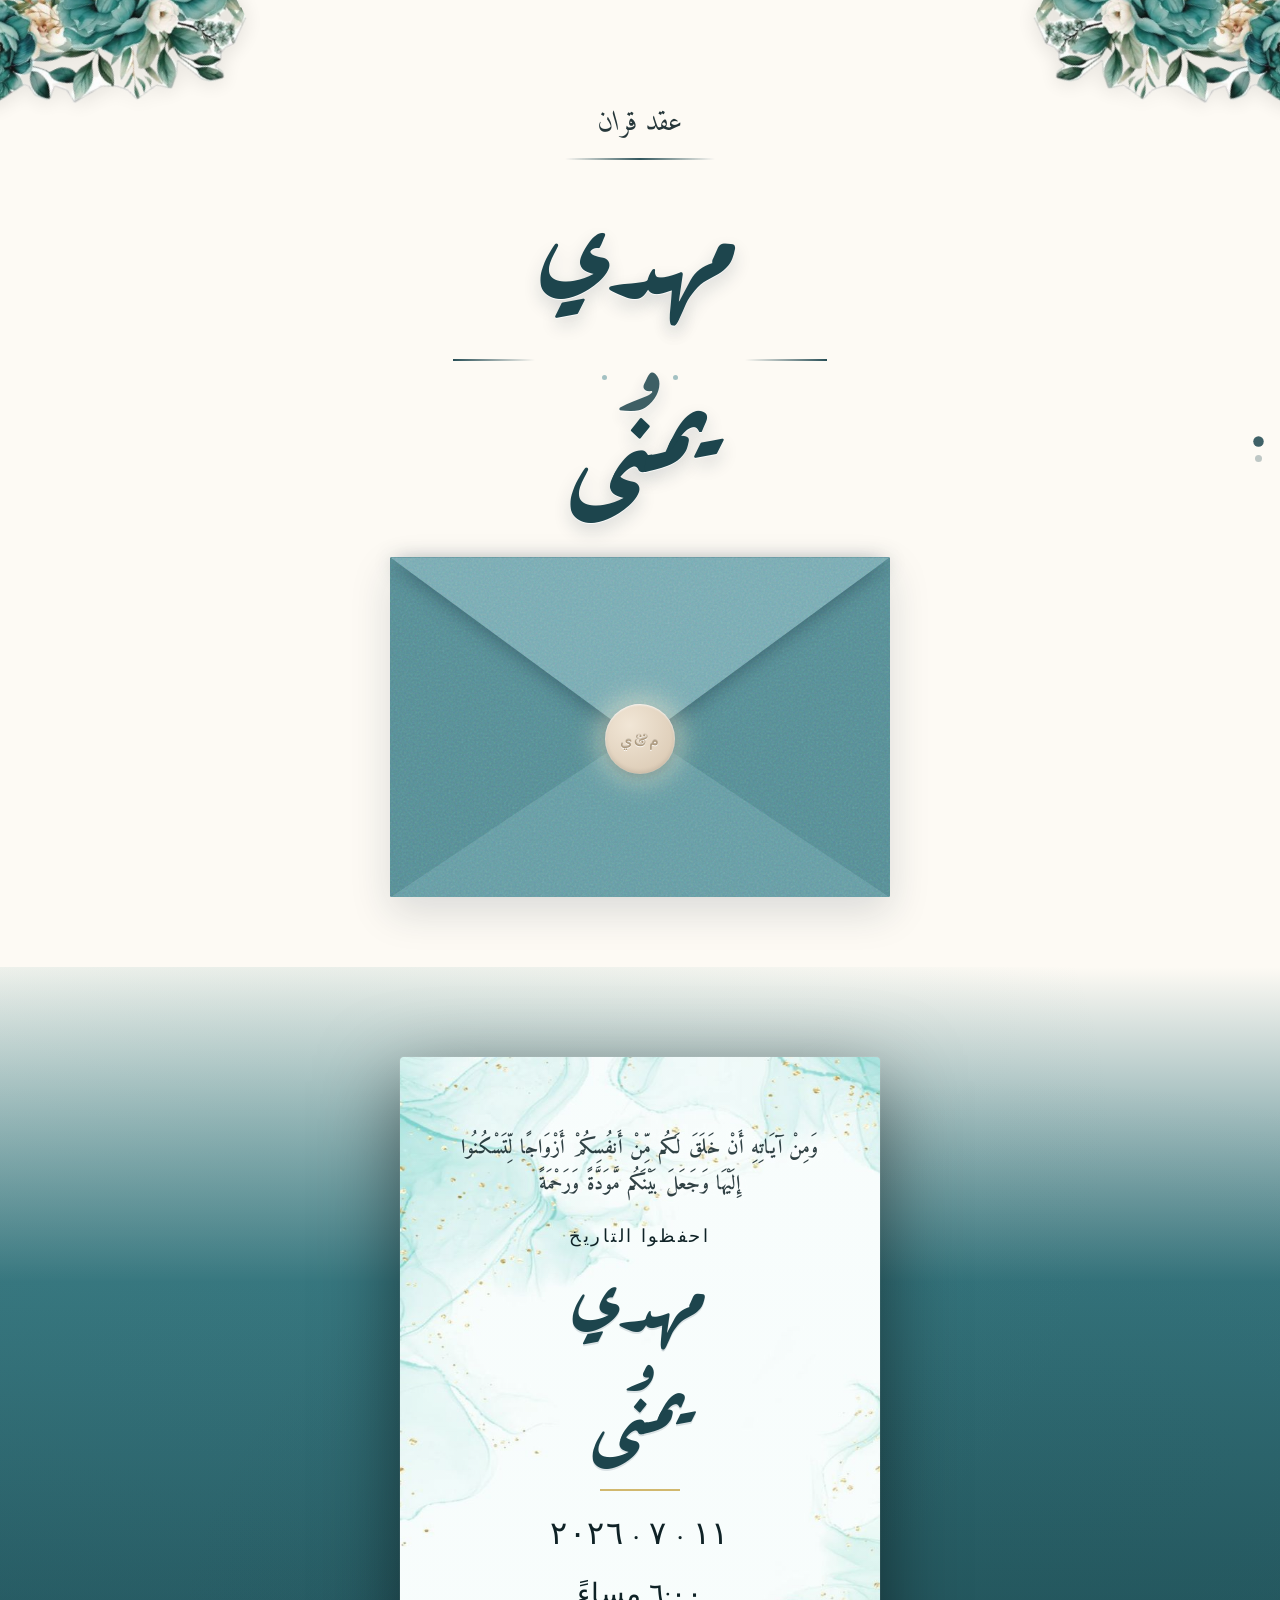
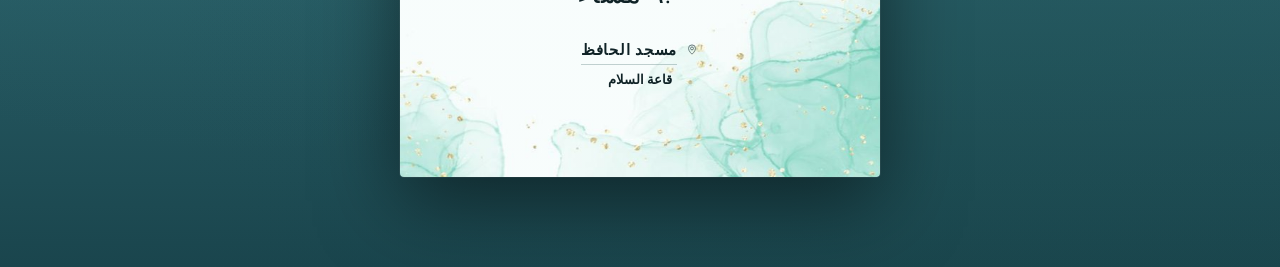
==== ar/index.html @ c5cdad52 "final version inshallah" ====
<!DOCTYPE html>

<html lang="ar" dir="rtl">

<head>
  <meta charset="UTF-8">
  <meta name="viewport" content="width=device-width, initial-scale=1.0">
  <title>مهدي ويمنى - احفظوا التاريخ</title>

  <!-- Updated fonts (minimal luxury + Arabic) -->

  <link
    href="https://fonts.googleapis.com/css2?family=Playfair+Display:ital,wght@0,400;0,500;1,400&family=Great+Vibes&family=Lora:ital,wght@0,400;1,400&family=Cinzel:wght@400;500&family=Amiri:wght@400;700&family=Aref+Ruqaa:wght@400;700&display=swap"
    rel="stylesheet">

  <link rel="stylesheet" href="../style.css">
</head>

<body>

  <!-- Nav dots -->

  <nav class="nav-dots" aria-label="التنقل بين الصفحات">
    <button class="nav-dot active" onclick="scrollToPage(0)" aria-label="الافتتاح"></button>
    <button class="nav-dot" onclick="scrollToPage(1)" aria-label="احفظوا التاريخ"></button>
  </nav>

  <!-- ============================================================
       PAGE 1 — ENTRANCE (envelope)
  ============================================================ -->

  <section class="page" id="page-entrance" onclick="toggleEnvelope()" aria-label="اضغط لفتح الدعوة">

    <!-- Floral Decor -->
    <img src="../assets/teal-flower-curtain.png" alt="زهور أعلى اليسار" class="floral-tl">
    <img src="../assets/teal-flower-curtain.png" alt="زهور أعلى اليمين" class="floral-tr">

    <!-- Header -->
    <div class="entrance-header">
      <p class="tagline">عقد قران</p>
      <h1>مهدي<br><span class="amp-serif">و</span><br>يمنى</h1>
    </div>

    <!-- Envelope scene -->
    <div class="envelope-scene" id="envelopeScene">

      <div class="envelope-contents">

        <!-- POLAROID 1 -->
        <div class="photo photo-1">
          <div class="photo-inner">
            <!-- REPLACE "placeholder-1.jpg" WITH YOUR IMAGE FILENAME -->
            <img src="../assets/Children_kayoot.png?q=80&w=400&h=500&auto=format&fit=crop" alt="صورة العروسين 1">
          </div>
        </div>

        <!-- POLAROID 2 -->
        <div class="photo photo-2">
          <div class="photo-inner">
            <!-- REPLACE "placeholder-2.jpg" WITH YOUR IMAGE FILENAME -->
            <img src="../assets/khotoba.jpg?q=80&w=400&h=500&auto=format&fit=crop" alt="صورة العروسين 2">
          </div>
        </div>

        <!-- POLAROID 3 -->
        <div class="photo photo-3">
          <div class="photo-inner">
            <img src="../assets/Ew3a_eldebal.jpg" alt="صورة العروسين 3">
          </div>
        </div>

        <!-- Save the Date card (Or Main Photo) -->
        <div class="card-std">
          <div class="card-std-inner">
            <!-- You can leave the text, OR uncomment the image below to use a picture inside the main card! -->
            <!-- <img src="your-main-image.jpg" alt="main card photo" style="width: 100%; height: 100%; object-fit: cover; border-radius: 14px 2px 14px 2px; display: block;"> -->
            <p class="card-invite-text">
              ندعوكم لحضور كتب كتاب مهدي ويمنى.
              حضوركم ودعاؤكم يسعداننا ويشرفاننا.
            </p>
          </div>
        </div>

        <!-- Date -->
        <div class="card-date">
          <span>١١ &middot; ٧ &middot; ٢٠٢٦</span>
        </div>

      </div>

      <!-- Envelope -->
      <div class="envelope-body">
        <div class="envelope-flap"></div>
        <div class="wax-seal">م&amp;ي</div>
      </div>

    </div>

    <p class="click-label" id="clickLabel">اضغط للفتح</p>

    <div class="scroll-hint" id="scrollHint" style="display: none;">
      <svg width="24" height="44" viewBox="0 0 24 44" fill="none" stroke="#122a3e" stroke-width="1.2">
        <path d="M12 2v38M4 32l8 8 8-8" />
      </svg>
      <span>مرر</span>
    </div>

  </section>

  <!-- ============================================================
       PAGE 2 — SAVE THE DATE
  ============================================================ -->

  <section class="page" id="page-save" aria-label="تفاصيل احفظوا التاريخ">

    <div class="std-card">

      <p class="aya">
        وَمِنْ آيَاتِهِ أَنْ خَلَقَ لَكُم مِّنْ أَنفُسِكُمْ أَزْوَاجًا
        لِّتَسْكُنُوا إِلَيْهَا وَجَعَلَ بَيْنَكُم مَّوَدَّةً وَرَحْمَةً
      </p>

      <p class="std-eyebrow">احفظوا التاريخ</p>

      <h2 class="std-names">
        <span class="std-names-line">مهدي</span>
        <span class="amp-ornate">و</span>
        <span class="std-names-line">يمنى</span>

      </h2>

      <div class="std-rule"></div>

      <div class="std-details">
        <p class="std-date">١١ &middot; ٧ &middot; ٢٠٢٦</p>
        <p class="std-time">٦:٠٠ مساءً</p>

        <p class="std-location">
          <span class="location-wrapper">
            <!-- Pin icon -->
            <svg class="location-icon" viewBox="0 0 24 24" fill="none">
              <path d="M12 21s-6-5.33-6-10a6 6 0 1 1 12 0c0 4.67-6 10-6 10z" stroke="currentColor" stroke-width="1.4" />
              <circle cx="12" cy="11" r="2.5" stroke="currentColor" stroke-width="1.4" />
            </svg>
            <a href="https://maps.app.goo.gl/ApADEErN73M9nTUc7" target="_blank">
              مسجد الحافظ
            </a>
          </span>
          <br>
          <span class="hall-name"
            style="font-size: 0.85em; text-transform:none; font-family: 'Lora', serif; letter-spacing: 0;">قاعة
            السلام</span>
        </p>

      </div>

      
    </div>

  </section>

  <audio id="bg-music" src="../zaghrota.mp3"></audio>

  <script src="../script.js"></script>
</body>

</html>
---- style.css ----
/* ============================================================
   Mahdy & Yomna — Save the Date
   style.css  |  Teal & White Theme
============================================================ */

@import url('https://fonts.googleapis.com/css2?family=Playfair+Display:ital,wght@0,400;0,500;0,700;1,400;1,500&family=Cormorant+Garamond:ital,wght@0,300;0,400;0,500;1,300;1,400;1,500&family=Cinzel:wght@400;500;600&family=Jost:wght@200;300;400;500;600&display=swap');

*,
*::before,
*::after {
  box-sizing: border-box;
  margin: 0;
  padding: 0;
}

:root {
  --teal-primary: #669ba3;
  --teal-deep: #0f2226;
  --teal-mid: #1d454d;
  --teal-soft: #669ba3;
  --teal-pale: #d4e5e8;
  --teal-mist: #eef5f6;
  --teal-bg: #12363b;
  --env-body: #669ba3;
  --env-dark: #578c94;
  --env-light: #78aab2;
  --env-shadow: #427178;
  --olive: #b5a832;
  --red-accent: #c0392b;
  --gold: #c9a84c;
  --off-white: #f8fafa;
  --white: #ffffff;
  --text-body: #254044;
  --noise-tex: url("data:image/svg+xml,%3Csvg viewBox='0 0 200 200' xmlns='http://www.w3.org/2000/svg'%3E%3Cfilter id='n'%3E%3CfeTurbulence type='fractalNoise' baseFrequency='0.8' numOctaves='3' stitchTiles='stitch'/%3E%3C/filter%3E%3Crect width='100%25' height='100%25' filter='url(%23n)' opacity='0.25'/%3E%3C/svg%3E");
}

html {
  scroll-behavior: smooth;
  scroll-snap-type: y mandatory;
}

body {
  font-family: 'Libre Baskerville', serif;
  letter-spacing: 0.04em;
  line-height: 1.7;
}

/* smoother luxury text rendering */


/* slightly more refined small text */
.std-eyebrow,
.std-location {
  letter-spacing: 0.35em;
}

/* improve readability */
.std-getting-married,
.std-time {
  font-size: clamp(17px, 3.8vw, 24px);
}

/* subtle elegance boost */
.std-names {
  font-family: 'Playfair Display', serif;
  font-style: italic;
  font-weight: 400;
  letter-spacing: 0.05em;
}

/* ============================================================
   SHARED
============================================================ */
.page {
  min-height: 100svh;
  display: flex;
  flex-direction: column;
  align-items: center;
  justify-content: center;
  scroll-snap-align: start;
  position: relative;
  padding: 40px 20px;
  overflow: hidden;
}

#page-save {
  overflow: hidden;
}

/* ============================================================
   PAGE 1 — ENTRANCE
============================================================ */
#page-entrance {
  background-color: #fdfaf4;
  cursor: pointer;
  overflow: hidden;
  position: relative;
}

.entrance-header {
  margin-top: clamp(30px, 6vw, 60px);
  padding: 0 20px;
  text-align: center;
  position: relative;
  z-index: 10;
  pointer-events: none;
  animation: fadeInDown 1.5s ease forwards;
  display: flex;
  flex-direction: column;
  align-items: center;
}

.floral-curtain-img {
  position: absolute;
  top: 0;
  left: 50%;
  transform: translateX(-50%);
  width: 100%;
  max-width: 900px;
  height: auto;
  opacity: 0.95;
  pointer-events: none;
  filter: drop-shadow(0 4px 10px rgba(0, 0, 0, 0.1));
  z-index: 5;
}

.floral-tl {
  position: absolute;
  top: -5%;
  left: -20%;
  width: 75%;
  max-width: 500px;
  height: auto;
  opacity: 0.95;
  pointer-events: none;
  filter: drop-shadow(0 4px 10px rgba(0, 0, 0, 0.1));
  z-index: 5;
  transform: rotate(-25deg);
}

.floral-tr {
  position: absolute;
  top: -5%;
  right: -20%;
  width: 75%;
  max-width: 500px;
  height: auto;
  opacity: 0.95;
  pointer-events: none;
  filter: drop-shadow(0 4px 10px rgba(0, 0, 0, 0.1));
  z-index: 5;
  transform: scaleX(-1) rotate(-25deg);
}

.entrance-header .tagline {
  font-family: 'Cormorant Garamond', serif;
  font-size: clamp(16px, 3.5vw, 20px);
  letter-spacing: 0.15em;
  color: var(--teal-deep);
  opacity: 0.9;
  margin-bottom: 20px;
  text-transform: lowercase;
  font-style: italic;
  font-weight: 300;
}

.entrance-header h1 {
  font-family: 'Cormorant Garamond', serif;
  font-style: normal;
  font-weight: 300;
  font-size: clamp(42px, 9vw, 76px);
  line-height: 1.1;
  letter-spacing: 0.15em;
  color: var(--teal-deep);
  text-transform: uppercase;
}

.entrance-header h1 .amp-serif {
  font-family: 'Cormorant Garamond', serif;
  font-style: normal;
  font-weight: 300;
  font-size: 0.9em;
  padding: 0 8px;
  opacity: 0.85;
}

html[lang="ar"] .entrance-header .tagline {
  font-family: 'Amiri', serif;
  font-size: clamp(20px, 4vw, 28px);
  letter-spacing: 0;
  margin-bottom: clamp(12px, 3vw, 20px);
  position: relative;
  text-transform: none;
}

html[lang="ar"] .entrance-header .tagline::after {
  content: "";
  display: block;
  width: clamp(92px, 22vw, 150px);
  height: 2px;
  margin: 10px auto 0;
  background: linear-gradient(90deg, transparent, var(--teal-mid), transparent);
  opacity: 1;
}

html[lang="ar"] .entrance-header h1,
html[lang="ar"] .entrance-header h1 .amp-serif {
  font-family: 'Aref Ruqaa', 'Amiri', serif;
  font-weight: 700;
  letter-spacing: 0;
  text-transform: none;
}

html[lang="ar"] .entrance-header h1 {
  font-size: clamp(68px, 12vw, 112px);
  line-height: 1;
  position: relative;
  padding: clamp(4px, 1vw, 8px) clamp(48px, 12vw, 88px);
  color: var(--teal-mid);
  text-shadow:
    0 1px 0 rgba(255, 255, 255, 0.8),
    0 8px 18px rgba(18, 42, 62, 0.16);
}

html[lang="ar"] .entrance-header h1::before,
html[lang="ar"] .entrance-header h1::after {
  content: "";
  position: absolute;
  top: 51%;
  width: clamp(46px, 11vw, 82px);
  height: 2px;
  background: linear-gradient(90deg, transparent, rgba(29, 69, 77, 0.95));
}

html[lang="ar"] .entrance-header h1::before {
  right: 0;
}

html[lang="ar"] .entrance-header h1::after {
  left: 0;
  transform: scaleX(-1);
}

html[lang="ar"] .entrance-header h1 .amp-serif {
  display: inline-block;
  font-size: 0.72em;
  color: var(--teal-mid);
  padding: 0;
  position: relative;
}

html[lang="ar"] .entrance-header h1 .amp-serif::before,
html[lang="ar"] .entrance-header h1 .amp-serif::after {
  content: "";
  position: absolute;
  top: 54%;
  width: 5px;
  height: 5px;
  border-radius: 50%;
  background: var(--teal-soft);
  opacity: 0.7;
}

html[lang="ar"] .entrance-header h1 .amp-serif::before {
  right: -18px;
}

html[lang="ar"] .entrance-header h1 .amp-serif::after {
  left: -18px;
}

html[lang="ar"] .std-names,
html[lang="ar"] .std-names .amp-ornate {
  font-family: 'Aref Ruqaa', 'Amiri', serif;
  font-style: normal;
  font-weight: 700;
  letter-spacing: 0;
  text-transform: none;
}

html[lang="ar"] .std-names {
  font-size: clamp(48px, 9vw, 76px);
  line-height: 1.05;
  color: var(--teal-mid);
  text-shadow: 0 2px 0 rgba(18, 42, 62, 0.12);
}

html[lang="ar"] .std-names .amp-ornate {
  display: block;
  font-size: 0.72em;
  color: var(--teal-mid);
  padding: 0;
}

/* ---- Envelope wrapper ---- */
.envelope-scene {
  position: relative;
  width: min(500px, 90vw);
  height: min(340px, 66vw);
  perspective: 1000px;
  z-index: 10;
  margin: 25px 0 30px 0;
}

.envelope-body {
  position: absolute;
  inset: 0;
  background: var(--noise-tex), var(--env-shadow);
  background-blend-mode: overlay, normal;
  border-radius: 2px;
  box-shadow: 0 15px 40px rgba(18, 42, 62, 0.15);
  z-index: 3;
}

.envelope-body::after {
  content: '';
  position: absolute;
  inset: 0;
  background: var(--noise-tex), var(--env-dark);
  background-blend-mode: overlay, normal;
  clip-path: polygon(0 0, 0 100%, 50% 51.5%, 0 0, 100% 0, 50% 51.5%, 100% 100%, 100% 0);
  z-index: 1;
  border-radius: 2px;
}

.envelope-body::before {
  content: '';
  position: absolute;
  inset: 0;
  background: var(--noise-tex), var(--env-body);
  background-blend-mode: overlay, normal;
  clip-path: polygon(0 100%, 100% 100%, 50% 51%);
  z-index: 2;
  filter: drop-shadow(0 -1px 1px rgba(255, 255, 255, 0.15));
}

.envelope-flap {
  position: absolute;
  inset: 0;
  transform-origin: top center;
  transform-style: preserve-3d;
  transition: transform 1s cubic-bezier(0.4, 0, 0.2, 1);
  z-index: 15;
  filter: drop-shadow(0 4px 10px rgba(16, 38, 56, 0.4));
}

.envelope-flap::before {
  content: '';
  position: absolute;
  inset: 0;
  background: var(--noise-tex), var(--env-light);
  background-blend-mode: overlay, normal;
  clip-path: polygon(0 0, 100% 0, 50% 54%);
  border-radius: 2px 2px 0 0;
  backface-visibility: hidden;
}

.envelope-flap::after {
  content: '';
  position: absolute;
  inset: 0;
  background: var(--noise-tex), var(--env-light);
  background-blend-mode: overlay, normal;
  clip-path: polygon(0 0, 100% 0, 50% 54%);
  border-radius: 2px 2px 0 0;
  transform: rotateY(180deg);
  backface-visibility: hidden;
}

.wax-seal {
  position: absolute;
  width: 70px;
  height: 70px;
  background: radial-gradient(circle at 35% 30%, #f1e6d6, #d7c5ae);
  border-radius: 50%;
  left: 50%;
  top: 53.5%;
  transform: translate(-50%, -50%);
  z-index: 16;
  box-shadow:
    0 4px 10px rgba(0, 0, 0, 0.15),
    0 0 28px 6px rgba(255, 240, 210, 0.55),
    inset 0 1px 2px rgba(255, 255, 255, 0.8),
    inset 0 -2px 4px rgba(0, 0, 0, 0.1);
  display: flex;
  align-items: center;
  justify-content: center;
  font-family: 'Playfair Display', serif;
  font-size: 16px;
  color: #ad9a7e;
  font-weight: 500;
  transition: opacity 0.5s ease, transform 0.5s ease;
  letter-spacing: 0.05em;
  text-shadow: 0 -1px 0 rgba(0, 0, 0, 0.15), 0 1px 0 rgba(255, 255, 255, 0.8);
}

.envelope-contents {
  position: absolute;
  width: 100%;
  bottom: 55%;
  left: 0;
  z-index: 20;
  pointer-events: none;
  overflow: visible;
}

/* ---- Save the Date card ---- */
.card-std {
  position: absolute;
  width: 52%;
  aspect-ratio: 5 / 4;
  background: #fdfaf4;
  border-radius: 2px;
  display: flex;
  align-items: center;
  justify-content: center;
  left: 24%;
  bottom: 0;
  transform: translateY(120%) rotate(-6deg);
  opacity: 0;
  transition:
    transform 0.8s cubic-bezier(0.34, 1.45, 0.64, 1) 0.2s,
    opacity 0.4s ease 0.2s;
  box-shadow: 0 8px 24px rgba(16, 38, 56, 0.2);
  z-index: 1;
}

.card-std-inner {
  border: 1px solid #d1bd9f;
  margin: 10px;
  width: calc(100% - 20px);
  height: calc(100% - 20px);
  border-radius: 2px;
  display: flex;
  align-items: center;
  justify-content: center;
  text-align: center;
  background: transparent;
}

.card-std h2 {
  font-family: 'Playfair Display', serif;
  font-size: clamp(14px, 3.5vw, 18px);
  font-weight: 600;
  letter-spacing: 0.2em;
  color: #0c1c2a;
  line-height: 1.7;
}

.card-invite-text {
  font-family: 'Playfair Display', serif;
  font-style: italic;
  font-size: clamp(9.5px, 2.25vw, 13px);
  font-weight: 400;
  letter-spacing: 0.02em;
  line-height: 1.35;
  color: #0c1c2a;
  max-width: 90%;
}

html[lang="en"] .card-invite-text {
  transform: translateY(clamp(12px, 3vw, 20px));
}

/* ---- Elegant Date Tag ---- */
.card-date {
  position: absolute;
  width: auto;
  padding: 7px 14px 5px;
  background: #fdfaf4;
  border-radius: 2px;
  right: 8%;
  bottom: 0;
  transform: translateY(120%) rotate(14deg);
  opacity: 0;
  transition:
    transform 0.8s cubic-bezier(0.34, 1.45, 0.64, 1) 0.35s,
    opacity 0.4s ease 0.35s;
  display: flex;
  align-items: center;
  justify-content: center;
  box-shadow: 0 4px 12px rgba(18, 42, 62, 0.15);
  border: 1px solid #d1bd9f;
  z-index: 2;
}

.card-date span {
  font-family: 'Jost', sans-serif;
  font-size: clamp(10px, 2.5vw, 13px);
  font-weight: 600;
  color: #122a3e;
  letter-spacing: 0.12em;
  white-space: nowrap;
}

/* ---- Polaroids ---- */
.photo {
  position: absolute;
  background: white;
  padding: 5px 5px 20px;
  box-shadow: 0 6px 22px rgba(18, 42, 62, 0.18);
  opacity: 0;
  transition-property: transform, opacity;
  transition-timing-function: cubic-bezier(0.34, 1.45, 0.64, 1);
  z-index: 5;
  /* Ensure photos pop over the main card */
}

.photo-inner {
  width: 100%;
  height: calc(100% - 22px);
  overflow: hidden;
  display: flex;
  align-items: center;
  justify-content: center;
  background: #c2bdb7;
  font-family: 'Jost', sans-serif;
  font-size: 8px;
  color: #999;
  letter-spacing: 0.06em;
  text-align: center;
  font-weight: 300;
}

.photo-inner img {
  width: 100%;
  height: 100%;
  object-fit: cover;
  display: block;
}

.photo-1 {
  width: clamp(115px, 32vw, 170px);
  height: clamp(138px, 38vw, 204px);
  bottom: 10px;
  left: 8%;
  transform: translateY(120%) rotate(-10deg);
  transition-duration: 0.8s;
  transition-delay: 0.48s;
}

.photo-2 {
  width: clamp(120px, 34vw, 180px);
  height: clamp(144px, 40vw, 216px);
  bottom: 20px;
  right: 8%;
  left: auto;
  transform: translateY(120%) rotate(5deg);
  transition-duration: 0.8s;
  transition-delay: 0.60s;
}

.photo-3 {
  width: clamp(105px, 30vw, 160px);
  height: clamp(126px, 36vw, 192px);
  bottom: 10px;
  left: 30%;
  transform: translateY(120%) rotate(2deg);
  transition-duration: 0.8s;
  transition-delay: 0.52s;
  z-index: 6;
  /* Pops perfectly in front of the bottom center of the main card */
}

/* ---- Botanicals (SVG-based) ---- */
.botanical {
  position: absolute;
  opacity: 0;
  user-select: none;
  pointer-events: none;
  line-height: 1;
  transition-property: opacity, transform;
  transition-timing-function: cubic-bezier(0.34, 1.3, 0.64, 1);
}

.botanical svg {
  display: block;
}

.bot-eucalyptus {
  top: -110px;
  right: -14px;
  width: clamp(36px, 9vw, 52px);
  transform: translateY(20px) rotate(20deg);
  transition-duration: 0.7s;
  transition-delay: 0.65s;
}

.bot-rose {
  top: -72px;
  left: 2%;
  width: clamp(28px, 7vw, 42px);
  transform: translateY(20px) rotate(-14deg);
  transition-duration: 0.7s;
  transition-delay: 0.72s;
}

.bot-leaf {
  top: -28px;
  left: 40%;
  width: clamp(14px, 3.5vw, 20px);
  transform: translateY(16px) rotate(-20deg);
  transition-duration: 0.6s;
  transition-delay: 0.85s;
}

.bot-daisies {
  top: 8px;
  left: -5%;
  width: clamp(120px, 32vw, 180px);
  transform: translateY(12px);
  transition-duration: 0.7s;
  transition-delay: 0.78s;
}

.bot-chamomile {
  top: 4px;
  right: -3%;
  width: clamp(80px, 22vw, 120px);
  transform: translateY(12px) rotate(8deg);
  transition-duration: 0.65s;
  transition-delay: 0.88s;
}

/* ============================================================
   OPENED STATE
============================================================ */
.envelope-scene.opened .envelope-flap {
  transform: rotateX(-180deg);
}

.envelope-scene.opened .wax-seal {
  opacity: 0;
  transform: translate(-50%, -50%) scale(0.7);
}

.envelope-scene.opened .card-std {
  transform: translateY(-42%) rotate(-2deg);
  opacity: 1;
}

.envelope-scene.opened .card-date {
  transform: translate(20%, -30%) rotate(10deg);
  opacity: 1;
}

.envelope-scene.opened .photo-1 {
  transform: translate(-45%, -95%) rotate(-18deg);
  /* Fan out harder left */
  opacity: 1;
}

.envelope-scene.opened .photo-2 {
  transform: translate(45%, -85%) rotate(12deg);
  /* Fan out harder right */
  opacity: 1;
}

.envelope-scene.opened .photo-3 {
  transform: translate(-10%, 68%) rotate(-6deg);
  opacity: 1;
}

.envelope-scene.opened .botanical {
  opacity: 1;
}

.envelope-scene.opened .bot-eucalyptus {
  transform: translateY(0) rotate(20deg);
}

.envelope-scene.opened .bot-rose {
  transform: translateY(0) rotate(-14deg);
}

.envelope-scene.opened .bot-leaf {
  transform: translateY(0) rotate(-20deg);
}

.envelope-scene.opened .bot-daisies {
  transform: translateY(0);
}

.envelope-scene.opened .bot-chamomile {
  transform: translateY(0) rotate(8deg);
}

/* Click label — sits above the scroll hint, no overlap */
.click-label {
  position: absolute;
  bottom: calc(5vh + 130px);
  /* sits above the scroll hint */
  left: 50%;
  transform: translateX(-50%);
  white-space: nowrap;
  z-index: 1000;
  font-family: 'Jost', sans-serif;
  font-weight: 500;
  font-size: clamp(14px, 3.5vw, 18px);
  letter-spacing: 0.08em;
  color: #122a3e;
  opacity: 1;
  z-index: 2;
  transition: opacity 0.4s, visibility 0.4s;
  text-transform: uppercase;
  margin-top: 0;
  /* remove old margin-top */
}

.click-label.hidden {
  opacity: 0 !important;
  visibility: hidden;
}

/* Scroll hint */
.scroll-hint {
  position: absolute;
  bottom: 5vh;
  left: 50%;
  transform: translateX(-50%);
  display: flex;
  flex-direction: column;
  align-items: center;
  gap: 8px;
  opacity: 1;
  animation: bounceHint 2.5s ease-in-out infinite;
  z-index: 2;
}

.scroll-hint span {
  font-family: 'Jost', sans-serif;
  font-weight: 600;
  font-size: clamp(15px, 4vw, 18px);
  letter-spacing: 0.1em;
  color: var(--teal-deep);
}

.scroll-hint svg {
  width: 32px;
  height: 56px;
  stroke-width: 1.8px;
}

@keyframes bounceHint {

  0%,
  100% {
    transform: translateX(-50%) translateY(0);
  }

  50% {
    transform: translateX(-50%) translateY(5px);
  }
}

/* ============================================================
   PAGE 2 — SAVE THE DATE
============================================================ */
#page-save {
  background: linear-gradient(180deg, #fdfaf4 0%, #35747d 35%, #1a454d 100%);
  text-align: center;
  overflow: hidden;
  gap: 0;
}

#page-save::before {
  content: '';
  position: absolute;
  inset: 0;
  background:
    radial-gradient(ellipse at 20% 20%, rgba(74, 144, 144, 0.15) 0%, transparent 60%),
    radial-gradient(ellipse at 80% 80%, rgba(26, 74, 74, 0.2) 0%, transparent 60%);
  pointer-events: none;
}

.aya {
  font-family: 'Amiri', serif;
  font-size: clamp(16px, 4vw, 20px);
  font-weight: 600;
  color: var(--teal-deep);
  text-shadow: 0 0 10px rgba(255, 255, 255, 0.8), 0 0 4px rgba(255, 255, 255, 0.9);
  text-align: center;
  line-height: 1.6;
  margin-bottom: 24px;
}

/* ============================================================
   SAVE THE DATE CARD
============================================================ */

.std-card {
  position: relative;
  z-index: 1;

  overflow: hidden;

  /* Fade background by 10% using a semi-transparent overlay */
  background: linear-gradient(rgba(253, 250, 244, 0.1), rgba(253, 250, 244, 0.1)), url('assets/background.jpg') center/100% 100% no-repeat;
  border-radius: 4px;

  padding: clamp(36px, 8vw, 60px) clamp(20px, 4vw, 40px);

  max-width: min(480px, 88vw);
  width: 100%;

  box-shadow:
    0 24px 80px rgba(0, 0, 0, 0.5),
    0 0 0 1px rgba(255, 255, 255, 0.08);

  display: flex;
  flex-direction: column;
  align-items: center;
  justify-content: center;
  aspect-ratio: 2 / 3;
  gap: 0;
}

.std-card>* {
  position: relative;
  z-index: 2;
}

.std-card::before {
  content: '';
  position: absolute;
  top: 14px;
  left: 14px;
  right: 14px;
  bottom: 14px;
  /* border: 1px solid var(--gold); */
  opacity: 0.6;
  pointer-events: none;
  z-index: 10;
}

.std-rule {
  width: 80px;
  height: 2px;
  background: var(--gold);
  opacity: 0.8;
  margin: 12px auto;
}

.std-rule.wide {
  width: 100px;
  margin: 20px auto;
}

.std-floral {
  display: flex;
  align-items: center;
  justify-content: center;
  opacity: 0.85;
  user-select: none;
  margin: 4px 0;
}

.monogram {
  width: 52px;
  height: 52px;
  border-radius: 50%;
  border: 1.5px solid var(--teal-mid);
  display: flex;
  align-items: center;
  justify-content: center;
  font-family: 'Cinzel', serif;
  font-size: 12px;
  color: var(--teal-mid);
  letter-spacing: 0.04em;
  margin-bottom: 20px;
}

.std-eyebrow {
  font-family: 'Cormorant Garamond', serif;
  font-size: clamp(14px, 3vw, 18px);
  letter-spacing: 0.15em;
  color: var(--teal-deep);
  text-transform: uppercase;
  margin-bottom: 4px;
}

.std-names {
  font-family: 'Cormorant Garamond', serif;
  font-size: clamp(32px, 8vw, 50px);
  font-weight: 400;
  text-transform: none;
  letter-spacing: 0;
  color: var(--teal-deep);
  line-height: 1.15;
  margin-bottom: 4px;
}

.std-names-line,
.std-event-line {
  display: block;
}

.std-names-line {
  white-space: nowrap;
}

.std-event-line {
  font-size: 0.82em;
  margin-top: 4px;
}

.std-names .amp-ornate {
  font-family: 'Cormorant Garamond', serif;
  font-size: 1.1em;
  font-style: italic;
  font-weight: 300;
  color: var(--teal-deep);
  padding: 0 6px;
}

.std-getting-married {
  font-family: 'Cormorant Garamond', serif;
  font-style: italic;
  font-size: clamp(16px, 3.8vw, 24px);
  font-weight: 300;
  color: var(--teal-mid);
  text-transform: lowercase;
  letter-spacing: 0.08em;
  margin-top: 5px;
}

.std-details {
  display: flex;
  flex-direction: column;
  align-items: center;
  gap: 6px;
  margin-top: 4px;
  position: relative;
  z-index: 1;
}

.watermark {
  position: absolute;
  top: 50%;
  left: 50%;
  transform: translate(-50%, -50%);
  font-family: 'Cinzel', serif;
  font-size: clamp(70px, 22vw, 140px);
  color: var(--teal-mid);
  opacity: 0.1;
  z-index: -1;
  pointer-events: none;
  white-space: nowrap;
}

.std-location {
  font-family: 'Lora', serif;
  font-size: clamp(12px, 2.8vw, 15px);
  letter-spacing: 0.05em;
  color: var(--teal-deep);
  text-transform: uppercase;
  font-weight: 600;
  margin-bottom: 12px;
}

.std-location a {
  text-decoration: none;
  color: inherit;
}

.location-wrapper {
  display: inline-flex;
  align-items: center;
  gap: 6px;
  justify-content: center;
}

.location-icon {
  width: 1.1em;
  height: 1.1em;
  opacity: 0.85;
}

.std-date {
  font-family: 'Cormorant Garamond', serif;
  font-size: clamp(24px, 5.5vw, 32px);
  font-weight: 500;
  letter-spacing: 0.05em;
  color: var(--teal-deep);
  margin-bottom: 4px;
}

.std-time {
  font-family: 'Cormorant Garamond', serif;
  font-style: normal;
  font-size: clamp(20px, 4.5vw, 28px);
  font-weight: 500;
  color: var(--teal-deep);
  letter-spacing: 0.02em;
  margin-bottom: 12px;
}

.std-formal {
  font-family: 'Lora', serif;
  font-weight: 400;
  font-size: clamp(11px, 2.5vw, 13px);
  color: black;
  text-shadow: 0 0 8px rgba(255, 255, 255, 0.9), 0 0 3px rgba(255, 255, 255, 0.9);
  /*var(--teal-mid);*/
  opacity: 0.9;
  line-height: 1.6;
  max-width: 90%;
  margin: 0 auto;
  margin-bottom: 16px;
}


/* ============================================================
   NAV DOTS
============================================================ */
.nav-dots {
  position: fixed;
  right: 18px;
  top: 50%;
  transform: translateY(-50%);
  display: flex;
  flex-direction: column;
  gap: 10px;
  z-index: 200;
}

.nav-dot {
  width: 7px;
  height: 7px;
  border-radius: 50%;
  background: var(--teal-mid);
  opacity: 0.28;
  cursor: pointer;
  transition: opacity 0.3s, transform 0.3s;
  border: none;
  padding: 0;
}

.nav-dot.active {
  opacity: 0.85;
  transform: scale(1.5);
}

/* ============================================================
   RESPONSIVE
============================================================ */
@media (max-width: 480px) {
  .envelope-scene.opened .card-std {
    transform: translateY(-36%) rotate(-2deg);
  }

  .envelope-scene.opened .card-date {
    transform: translate(15%, -20%) rotate(10deg);
  }

  .envelope-scene.opened .photo-1 {
    transform: translate(-30%, -85%) rotate(-16deg);
  }

  .envelope-scene.opened .photo-2 {
    transform: translate(30%, -75%) rotate(10deg);
  }

  .envelope-scene.opened .photo-3 {
    transform: translate(-10%, 62%) rotate(-4deg);
  }

  /* Sit nicely below text */

  .std-card {
    padding: 32px 24px;
  }
}

@media (min-width: 768px) {
  .envelope-scene.opened .card-std {
    transform: translateY(-46%) rotate(-2deg);
  }

  .envelope-scene.opened .card-date {
    transform: translate(35%, -35%) rotate(10deg);
  }

  .envelope-scene.opened .photo-1 {
    transform: translate(-65%, -105%) rotate(-18deg);
  }

  .envelope-scene.opened .photo-2 {
    transform: translate(60%, -100%) rotate(12deg);
  }

  .envelope-scene.opened .photo-3 {
    transform: translate(-5%, 72%) rotate(-6deg);
  }
}

.std-location a {
  color: inherit;
  text-decoration: none;
  border-bottom: 1px solid rgba(26, 74, 74, 0.25);
  padding-bottom: 2px;
  transition: all 0.3s ease;
}

.std-location a:hover {
  color: var(--teal-soft);
  border-bottom-color: var(--teal-soft);
}

.aya {
  font-family: 'Amiri', serif;
  direction: rtl;
  text-align: center;

  font-size: clamp(14px, 3vw, 20px);
  /* slightly larger */
  line-height: 1.8;

  color: var(--teal-deep);
  opacity: 0.85;

  margin-bottom: 18px;
  padding: 0 10px;
}

.location-wrapper {
  display: inline-flex;
  align-items: center;
  /* THIS is the key fix */
  gap: 8px;
}

.location-icon {
  width: 14px;
  height: 14px;
  opacity: 0.7;

  /* FIX vertical misalignment */
  transform: translateY(-2px);
}
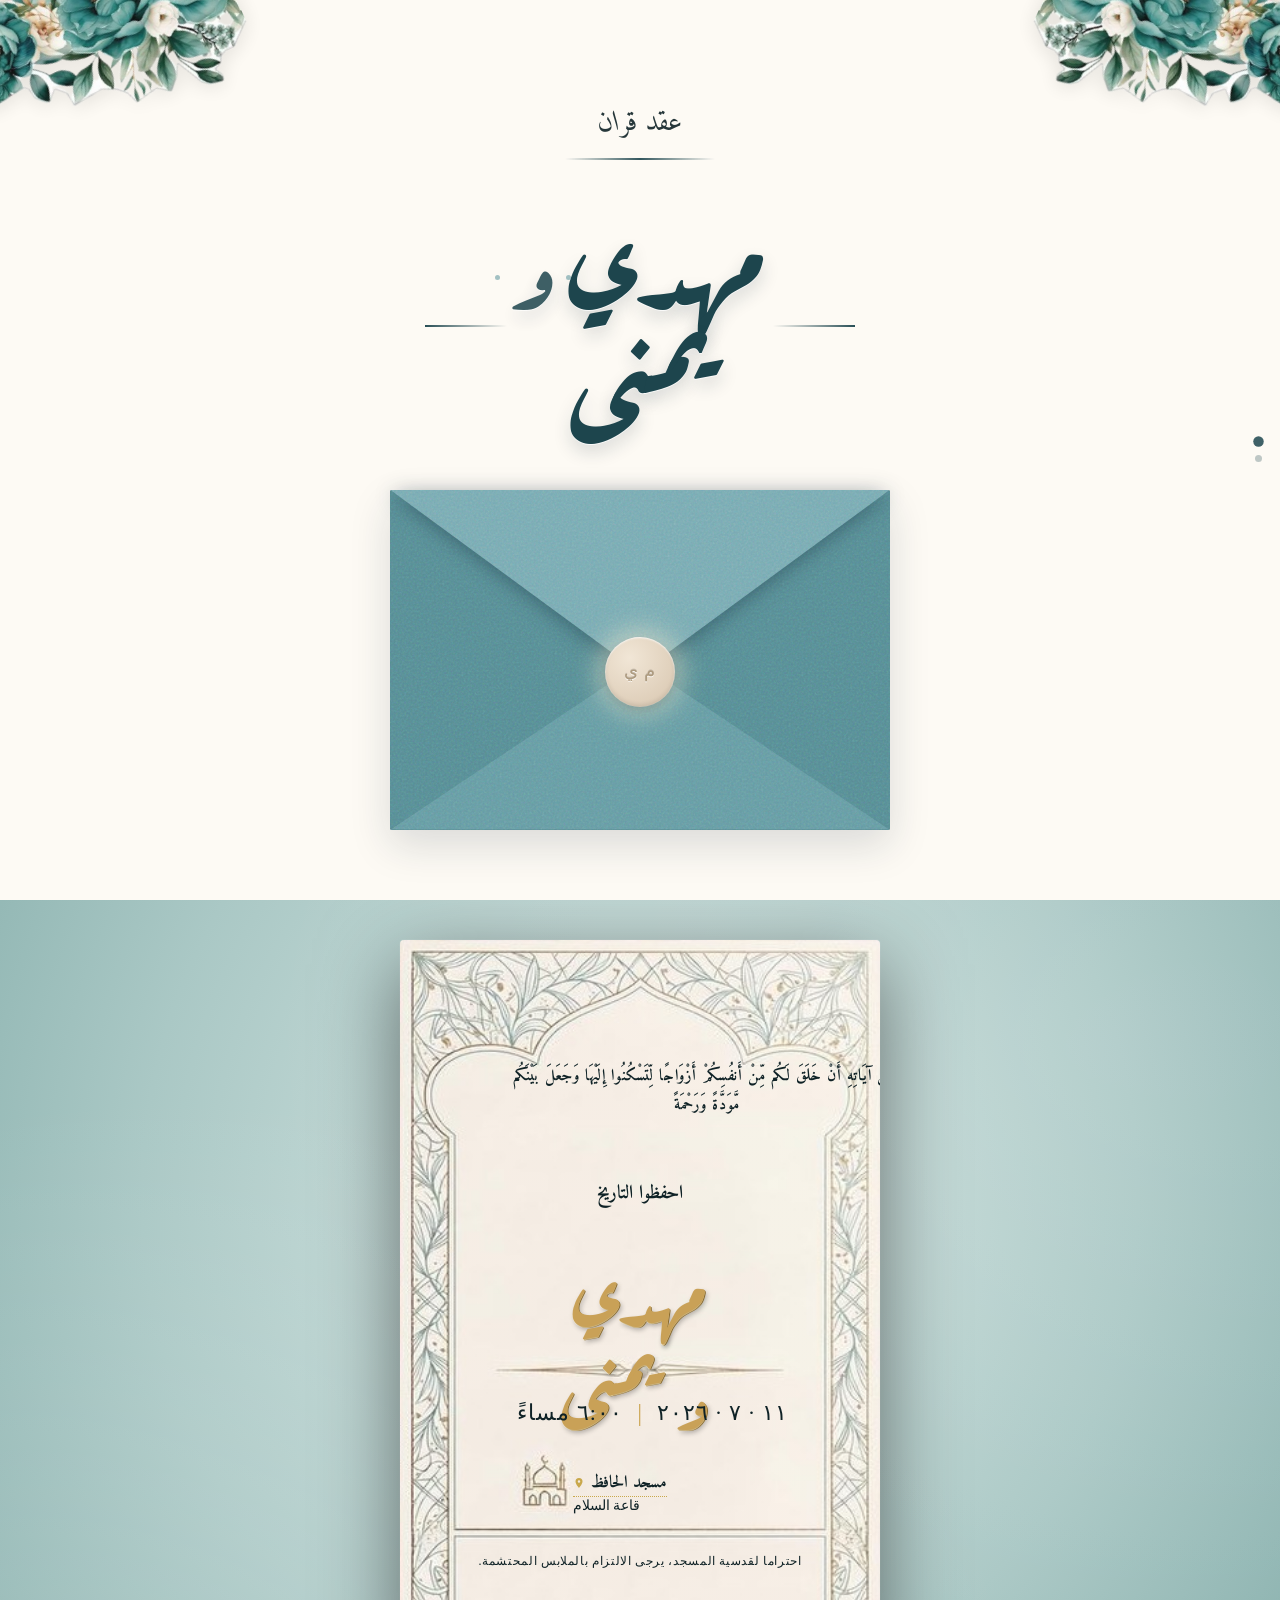
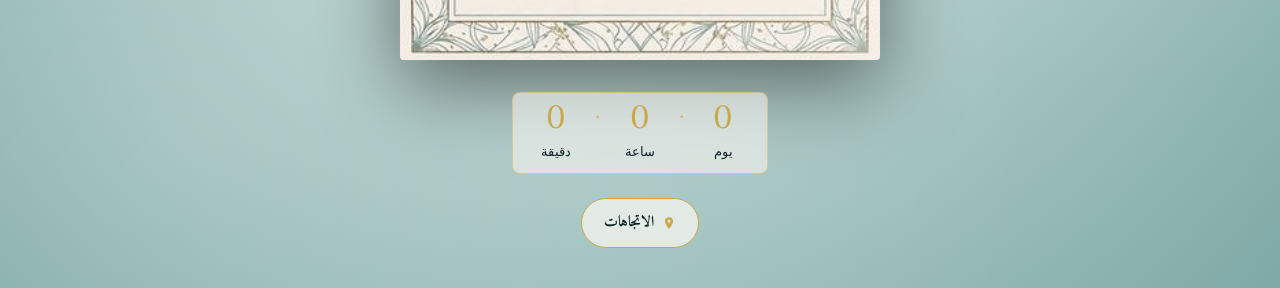
==== commit d1ee24f3: "he2" ====
--- a/ar/index.html
+++ b/ar/index.html
@@ -38,7 +38,7 @@
     <!-- Header -->
     <div class="entrance-header">
       <p class="tagline">عقد قران</p>
-      <h1>مهدي<br><span class="amp-serif">و</span><br>يمنى</h1>
+      <h1>مهدي <span class="amp-serif">و</span><br>يمنى</h1>
     </div>
 
     <!-- Envelope scene -->
@@ -91,10 +91,12 @@
       <!-- Envelope -->
       <div class="envelope-body">
         <div class="envelope-flap"></div>
-        <div class="wax-seal">م&amp;ي</div>
+        <div class="wax-seal" style="font-family: 'Aref Ruqaa', 'Amiri', serif; font-size: 18px;">م ي</div>
       </div>
 
     </div>
+
+    <div class="confetti-container" id="confettiContainer" aria-hidden="true"></div>
 
     <p class="click-label" id="clickLabel">اضغط للفتح</p>
 
@@ -114,47 +116,44 @@
   <section class="page" id="page-save" aria-label="تفاصيل احفظوا التاريخ">
 
     <div class="std-card">
-
-      <p class="aya">
-        وَمِنْ آيَاتِهِ أَنْ خَلَقَ لَكُم مِّنْ أَنفُسِكُمْ أَزْوَاجًا
-        لِّتَسْكُنُوا إِلَيْهَا وَجَعَلَ بَيْنَكُم مَّوَدَّةً وَرَحْمَةً
-      </p>
-
+      <div class="aya">
+        وَمِنْ آيَاتِهِ أَنْ خَلَقَ لَكُم مِّنْ أَنفُسِكُمْ أَزْوَاجًا لِّتَسْكُنُوا إِلَيْهَا وَجَعَلَ بَيْنَكُم<br>
+        مَّوَدَّةً وَرَحْمَةً
+      </div>
       <p class="std-eyebrow">احفظوا التاريخ</p>
-
       <h2 class="std-names">
         <span class="std-names-line">مهدي</span>
-        <span class="amp-ornate">و</span>
-        <span class="std-names-line">يمنى</span>
+        <span class="std-names-line"><span class="amp-ornate">و</span> يمنى</span>
+      </h2>
+      <div class="std-datetime">
+        <span class="std-date" style="font-family: 'Amiri', serif;">١١ &middot; ٧ &middot; ٢٠٢٦</span>
+        <span class="std-separator">|</span>
+        <span class="std-time" style="font-family: 'Amiri', serif;">٦:٠٠ مساءً</span>
+      </div>
+      <div class="venue-block">
+        <a href="https://maps.app.goo.gl/ApADEErN73M9nTUc7" target="_blank" rel="noopener" class="mosque-title" style="font-family: 'Amiri', serif; letter-spacing: 0;">
+          مسجد الحافظ
+          <svg class="pin-icon" viewBox="0 0 24 24" aria-hidden="true"><path d="M12 2a7 7 0 0 0-7 7c0 5 7 13 7 13s7-8 7-13a7 7 0 0 0-7-7zm0 9.5a2.5 2.5 0 1 1 0-5 2.5 2.5 0 0 1 0 5z" fill="currentColor"/></svg>
+        </a>
+        <span class="hall-name" style="font-family: 'Amiri', serif; letter-spacing: 0;">قاعة السلام</span>
+      </div>
+      <p class="std-formal" style="font-family: 'Amiri', serif;">
+        احتراما لقدسية المسجد، يرجى الالتزام بالملابس المحتشمة.
+      </p>
+    </div>
 
-      </h2>
-
-      <div class="std-rule"></div>
-
-      <div class="std-details">
-        <p class="std-date">١١ &middot; ٧ &middot; ٢٠٢٦</p>
-        <p class="std-time">٦:٠٠ مساءً</p>
-
-        <p class="std-location">
-          <span class="location-wrapper">
-            <!-- Pin icon -->
-            <svg class="location-icon" viewBox="0 0 24 24" fill="none">
-              <path d="M12 21s-6-5.33-6-10a6 6 0 1 1 12 0c0 4.67-6 10-6 10z" stroke="currentColor" stroke-width="1.4" />
-              <circle cx="12" cy="11" r="2.5" stroke="currentColor" stroke-width="1.4" />
-            </svg>
-            <a href="https://maps.app.goo.gl/ApADEErN73M9nTUc7" target="_blank">
-              مسجد الحافظ
-            </a>
-          </span>
-          <br>
-          <span class="hall-name"
-            style="font-size: 0.85em; text-transform:none; font-family: 'Lora', serif; letter-spacing: 0;">قاعة
-            السلام</span>
-        </p>
-
+    <div class="wedding-extras">
+      <div class="countdown" aria-live="polite" aria-label="الوقت المتبقي حتى الزفاف">
+        <div class="cd-unit"><span class="cd-num" id="cd-days">--</span><span class="cd-label">يوم</span></div>
+        <div class="cd-sep">·</div>
+        <div class="cd-unit"><span class="cd-num" id="cd-hours">--</span><span class="cd-label">ساعة</span></div>
+        <div class="cd-sep">·</div>
+        <div class="cd-unit"><span class="cd-num" id="cd-minutes">--</span><span class="cd-label">دقيقة</span></div>
       </div>
-
-      
+      <a class="directions-btn" href="https://maps.app.goo.gl/ApADEErN73M9nTUc7" target="_blank" rel="noopener">
+        <svg viewBox="0 0 24 24" aria-hidden="true"><path d="M12 2a7 7 0 0 0-7 7c0 5 7 13 7 13s7-8 7-13a7 7 0 0 0-7-7zm0 9.5a2.5 2.5 0 1 1 0-5 2.5 2.5 0 0 1 0 5z" fill="currentColor"/></svg>
+        الاتجاهات
+      </a>
     </div>
 
   </section>
--- a/style.css
+++ b/style.css
@@ -213,7 +213,7 @@
 
 html[lang="ar"] .entrance-header h1 {
   font-size: clamp(68px, 12vw, 112px);
-  line-height: 1;
+  line-height: 1.2;
   position: relative;
   padding: clamp(4px, 1vw, 8px) clamp(48px, 12vw, 88px);
   color: var(--teal-mid);
@@ -280,16 +280,29 @@
 
 html[lang="ar"] .std-names {
   font-size: clamp(48px, 9vw, 76px);
-  line-height: 1.05;
-  color: var(--teal-mid);
-  text-shadow: 0 2px 0 rgba(18, 42, 62, 0.12);
+  line-height: 1.35;
+  padding-block: 0.05em;
+  color: #c9a157;
+  text-shadow:
+    0 1px 0 rgba(255, 240, 200, 0.55),
+    1px 1px 0 #8a6a2b,
+    2px 3px 5px rgba(0, 0, 0, 0.28);
+  top: 41%;
+}
+
+html[lang="ar"] .std-eyebrow {
+  font-family: 'Amiri', serif;
+  letter-spacing: 0;
+  font-size: clamp(15px, 3.3vw, 19px);
+  font-weight: 700;
 }
 
 html[lang="ar"] .std-names .amp-ornate {
-  display: block;
-  font-size: 0.72em;
-  color: var(--teal-mid);
-  padding: 0;
+  display: inline-block;
+  font-size: 0.78em;
+  color: inherit;
+  padding: 0 0.18em;
+  vertical-align: baseline;
 }
 
 /* ---- Envelope wrapper ---- */
@@ -757,7 +770,8 @@
    PAGE 2 — SAVE THE DATE
 ============================================================ */
 #page-save {
-  background: linear-gradient(180deg, #fdfaf4 0%, #35747d 35%, #1a454d 100%);
+  background:
+    radial-gradient(ellipse at 50% 30%, #d6e6e3 0%, #aac8c5 55%, #7ea9a6 100%);
   text-align: center;
   overflow: hidden;
   gap: 0;
@@ -768,20 +782,26 @@
   position: absolute;
   inset: 0;
   background:
-    radial-gradient(ellipse at 20% 20%, rgba(74, 144, 144, 0.15) 0%, transparent 60%),
-    radial-gradient(ellipse at 80% 80%, rgba(26, 74, 74, 0.2) 0%, transparent 60%);
+    radial-gradient(ellipse at 15% 85%, rgba(255, 255, 255, 0.18) 0%, transparent 55%),
+    radial-gradient(ellipse at 85% 15%, rgba(255, 255, 255, 0.12) 0%, transparent 55%);
   pointer-events: none;
 }
 
 .aya {
+  position: absolute;
+  top: 17%;
+  left: 50%;
+  transform: translateX(-50%);
+  width: 86%;
   font-family: 'Amiri', serif;
-  font-size: clamp(16px, 4vw, 20px);
+  font-size: clamp(12px, 2.7vw, 16px);
   font-weight: 600;
   color: var(--teal-deep);
-  text-shadow: 0 0 10px rgba(255, 255, 255, 0.8), 0 0 4px rgba(255, 255, 255, 0.9);
+  direction: rtl;
   text-align: center;
-  line-height: 1.6;
-  margin-bottom: 24px;
+  line-height: 1.8;
+  margin: 0;
+  z-index: 2;
 }
 
 /* ============================================================
@@ -795,10 +815,10 @@
   overflow: hidden;
 
   /* Fade background by 10% using a semi-transparent overlay */
-  background: linear-gradient(rgba(253, 250, 244, 0.1), rgba(253, 250, 244, 0.1)), url('assets/background.jpg') center/100% 100% no-repeat;
+  background: linear-gradient(rgba(253, 250, 244, 0.1), rgba(253, 250, 244, 0.1)), url('assets/Wedding-inv2.jpg') center/100% 100% no-repeat;
   border-radius: 4px;
 
-  padding: clamp(36px, 8vw, 60px) clamp(20px, 4vw, 40px);
+  padding: 0;
 
   max-width: min(480px, 88vw);
   width: 100%;
@@ -807,12 +827,7 @@
     0 24px 80px rgba(0, 0, 0, 0.5),
     0 0 0 1px rgba(255, 255, 255, 0.08);
 
-  display: flex;
-  flex-direction: column;
-  align-items: center;
-  justify-content: center;
   aspect-ratio: 2 / 3;
-  gap: 0;
 }
 
 .std-card>* {
@@ -871,29 +886,47 @@
 }
 
 .std-eyebrow {
-  font-family: 'Cormorant Garamond', serif;
-  font-size: clamp(14px, 3vw, 18px);
-  letter-spacing: 0.15em;
+  position: absolute;
+  top: 33%;
+  left: 0;
+  width: 100%;
+  text-align: center;
+  font-family: 'Cinzel', serif;
+  font-size: clamp(13px, 2.8vw, 17px);
+  letter-spacing: 0.32em;
   color: var(--teal-deep);
   text-transform: uppercase;
-  margin-bottom: 4px;
+  margin: 0;
+  z-index: 2;
 }
 
 .std-names {
-  font-family: 'Cormorant Garamond', serif;
-  font-size: clamp(32px, 8vw, 50px);
+  position: absolute;
+  top: 39%;
+  left: 0;
+  width: 100%;
+  text-align: center;
+  font-family: 'Great Vibes', cursive;
+  font-style: normal;
+  font-size: clamp(46px, 11.5vw, 74px);
   font-weight: 400;
   text-transform: none;
-  letter-spacing: 0;
-  color: var(--teal-deep);
-  line-height: 1.15;
-  margin-bottom: 4px;
+  letter-spacing: 0.02em;
+  color: #c9a157;
+  text-shadow:
+    0 1px 0 rgba(255, 240, 200, 0.55),
+    1px 1px 0 #8a6a2b,
+    2px 3px 5px rgba(0, 0, 0, 0.28);
+  line-height: 1.02;
+  margin: 0;
+  z-index: 2;
 }
 
 .std-names-line,
 .std-event-line {
   display: block;
 }
+
 
 .std-names-line {
   white-space: nowrap;
@@ -925,12 +958,13 @@
 }
 
 .std-details {
-  display: flex;
-  flex-direction: column;
-  align-items: center;
-  gap: 6px;
-  margin-top: 4px;
-  position: relative;
+  position: absolute;
+  top: 0;
+  left: 0;
+  width: 100%;
+  height: 100%;
+  display: block;
+  margin: 0;
   z-index: 1;
 }
 
@@ -948,65 +982,127 @@
   white-space: nowrap;
 }
 
-.std-location {
+.venue-block {
+  position: absolute;
+  top: 74%;
+  left: 38%;
+  display: flex;
+  flex-direction: column;
+  align-items: flex-start;
+  line-height: 1.25;
+  z-index: 2;
+}
+
+.mosque-title {
+  display: inline-flex;
+  align-items: center;
+  gap: 6px;
+  font-family: 'Cinzel', serif;
+  font-size: clamp(14px, 3.3vw, 17px);
+  font-weight: 600;
+  color: var(--teal-deep);
+  text-decoration: none;
+  letter-spacing: 0.08em;
+  white-space: nowrap;
+  border-bottom: 1px dotted var(--gold);
+  padding-bottom: 2px;
+  cursor: pointer;
+  transition: color .25s ease, border-color .25s ease, transform .15s ease;
+}
+.mosque-title:hover,
+.mosque-title:focus-visible {
+  color: var(--gold);
+  border-bottom-color: var(--teal-deep);
+}
+.mosque-title:active { transform: translateY(1px); }
+
+.pin-icon {
+  width: 12px;
+  height: 12px;
+  flex-shrink: 0;
+  color: var(--gold);
+}
+
+.hall-name {
   font-family: 'Lora', serif;
-  font-size: clamp(12px, 2.8vw, 15px);
-  letter-spacing: 0.05em;
+  font-size: clamp(12px, 2.8vw, 14px);
   color: var(--teal-deep);
-  text-transform: uppercase;
-  font-weight: 600;
-  margin-bottom: 12px;
-}
-
-.std-location a {
-  text-decoration: none;
-  color: inherit;
-}
-
-.location-wrapper {
-  display: inline-flex;
-  align-items: center;
-  gap: 6px;
-  justify-content: center;
-}
-
-.location-icon {
-  width: 1.1em;
-  height: 1.1em;
-  opacity: 0.85;
+  margin: 0;
+  letter-spacing: 0.02em;
+}
+
+html[lang="ar"] .venue-block {
+  align-items: flex-end; /* flush left in RTL */
+  text-align: right;
+  left: 36%;
+}
+
+html[lang="ar"] .std-date {
+  flex: 1;
+  text-align: left;
+}
+html[lang="ar"] .std-time {
+  flex: 1;
+  text-align: right;
+}
+html[lang="ar"] .std-separator {
+  flex: 0 0 auto;
 }
 
 .std-date {
-  font-family: 'Cormorant Garamond', serif;
-  font-size: clamp(24px, 5.5vw, 32px);
+  font-family: 'Lora', serif;
+  font-size: inherit;
   font-weight: 500;
   letter-spacing: 0.05em;
   color: var(--teal-deep);
-  margin-bottom: 4px;
 }
 
 .std-time {
-  font-family: 'Cormorant Garamond', serif;
-  font-style: normal;
-  font-size: clamp(20px, 4.5vw, 28px);
+  font-family: 'Lora', serif;
+  font-size: inherit;
   font-weight: 500;
+  letter-spacing: 0.05em;
   color: var(--teal-deep);
-  letter-spacing: 0.02em;
-  margin-bottom: 12px;
+}
+
+.std-datetime {
+  position: absolute;
+  top: 63%;
+  left: 0;
+  width: 100%;
+  display: flex;
+  align-items: center;
+  justify-content: center;
+  gap: 14px;
+  font-size: clamp(17px, 4.2vw, 22px);
+  margin: 0;
+  z-index: 2;
+}
+
+.std-separator {
+  color: #cda858;
+  font-weight: 300;
+  font-size: 1.1em;
+  margin-top: -2px;
 }
 
 .std-formal {
+  position: absolute;
+  top: 85%;
+  left: 50%;
+  transform: translateX(-50%);
+  width: 76%;
+  text-align: center;
   font-family: 'Lora', serif;
   font-weight: 400;
-  font-size: clamp(11px, 2.5vw, 13px);
-  color: black;
-  text-shadow: 0 0 8px rgba(255, 255, 255, 0.9), 0 0 3px rgba(255, 255, 255, 0.9);
-  /*var(--teal-mid);*/
-  opacity: 0.9;
-  line-height: 1.6;
-  max-width: 90%;
-  margin: 0 auto;
-  margin-bottom: 16px;
+  font-size: clamp(10px, 2.4vw, 12px);
+  color: var(--teal-deep);
+  line-height: 1.55;
+  margin: 0;
+  padding: 0;
+  background: transparent;
+  border: none;
+  z-index: 2;
 }
 
 
@@ -1107,22 +1203,6 @@
   border-bottom-color: var(--teal-soft);
 }
 
-.aya {
-  font-family: 'Amiri', serif;
-  direction: rtl;
-  text-align: center;
-
-  font-size: clamp(14px, 3vw, 20px);
-  /* slightly larger */
-  line-height: 1.8;
-
-  color: var(--teal-deep);
-  opacity: 0.85;
-
-  margin-bottom: 18px;
-  padding: 0 10px;
-}
-
 .location-wrapper {
   display: inline-flex;
   align-items: center;
@@ -1138,3 +1218,107 @@
   /* FIX vertical misalignment */
   transform: translateY(-2px);
 }
+
+/* ============================================================
+   ENVELOPE-OPEN CONFETTI (petals + gold sparkles)
+============================================================ */
+.confetti-container {
+  position: fixed;
+  inset: 0;
+  pointer-events: none;
+  overflow: hidden;
+  z-index: 100;
+}
+
+.petal,
+.sparkle {
+  position: absolute;
+  top: -30px;
+  will-change: transform, opacity;
+  animation-timing-function: linear;
+  animation-fill-mode: forwards;
+  opacity: 0;
+}
+
+.petal {
+  width: 14px;
+  height: 18px;
+  border-radius: 60% 60% 50% 50% / 70% 70% 40% 40%;
+  background: radial-gradient(circle at 35% 30%, #ffe5d8, #f7c5a8 70%, #d99c80);
+  box-shadow: inset -1px -2px 3px rgba(120, 60, 40, 0.18);
+}
+
+.sparkle {
+  width: 8px;
+  height: 8px;
+  background: radial-gradient(circle, #ffe9a8 0%, #e7c25a 60%, transparent 75%);
+  border-radius: 50%;
+  box-shadow: 0 0 6px 1px rgba(231, 194, 90, 0.55);
+}
+
+@keyframes confetti-fall {
+  0%   { transform: translate3d(0, 0, 0) rotate(0deg); opacity: 0; }
+  10%  { opacity: 1; }
+  90%  { opacity: 1; }
+  100% { transform: translate3d(var(--drift, 40px), 110vh, 0) rotate(var(--spin, 540deg)); opacity: 0; }
+}
+
+@media (prefers-reduced-motion: reduce) {
+  .petal,
+  .sparkle { display: none; }
+}
+
+/* ============================================================
+   PAGE 2 EXTRAS — COUNTDOWN + DIRECTIONS BUTTON
+============================================================ */
+.wedding-extras {
+  margin-top: clamp(20px, 4vw, 32px);
+  display: flex;
+  flex-direction: column;
+  align-items: center;
+  gap: clamp(16px, 3vw, 24px);
+  z-index: 2;
+}
+
+.countdown {
+  display: inline-flex;
+  align-items: flex-start;
+  gap: clamp(10px, 2.5vw, 18px);
+  padding: 10px 22px;
+  background: rgba(253, 250, 244, 0.55);
+  border: 1px solid rgba(201, 168, 76, 0.45);
+  border-radius: 8px;
+  backdrop-filter: blur(4px);
+  -webkit-backdrop-filter: blur(4px);
+}
+.cd-unit  { display: flex; flex-direction: column; align-items: center; min-width: 42px; }
+.cd-num   { font-family: 'Cinzel', serif; font-size: clamp(22px, 5.5vw, 32px); font-weight: 500; color: var(--gold); line-height: 1; }
+.cd-label { font-family: 'Lora',   serif; font-size: clamp(9px,  2.1vw, 11px); letter-spacing: 0.18em; text-transform: uppercase; color: var(--teal-deep); margin-top: 6px; }
+.cd-sep   { font-family: 'Cinzel', serif; font-size: clamp(22px, 5.5vw, 32px); color: var(--gold); opacity: 0.6; line-height: 1; }
+
+.directions-btn {
+  display: inline-flex;
+  align-items: center;
+  gap: 8px;
+  padding: 11px 22px;
+  border: 1.5px solid var(--gold);
+  border-radius: 999px;
+  background: rgba(253, 250, 244, 0.7);
+  color: var(--teal-deep);
+  font-family: 'Cinzel', serif;
+  font-size: clamp(11px, 2.6vw, 13px);
+  font-weight: 600;
+  letter-spacing: 0.14em;
+  text-transform: uppercase;
+  text-decoration: none;
+  transition: background .25s ease, color .25s ease, transform .15s ease;
+}
+.directions-btn svg { width: 14px; height: 14px; color: var(--gold); transition: color .25s ease; }
+.directions-btn:hover,
+.directions-btn:focus-visible { background: var(--gold); color: #fdfaf4; }
+.directions-btn:hover svg,
+.directions-btn:focus-visible svg { color: #fdfaf4; }
+.directions-btn:active { transform: translateY(1px); }
+
+html[lang="ar"] .cd-label       { letter-spacing: 0; text-transform: none; font-family: 'Amiri', serif; font-size: clamp(11px, 2.4vw, 13px); }
+html[lang="ar"] .directions-btn { font-family: 'Amiri', serif; letter-spacing: 0; text-transform: none; font-size: clamp(13px, 3vw, 15px); }
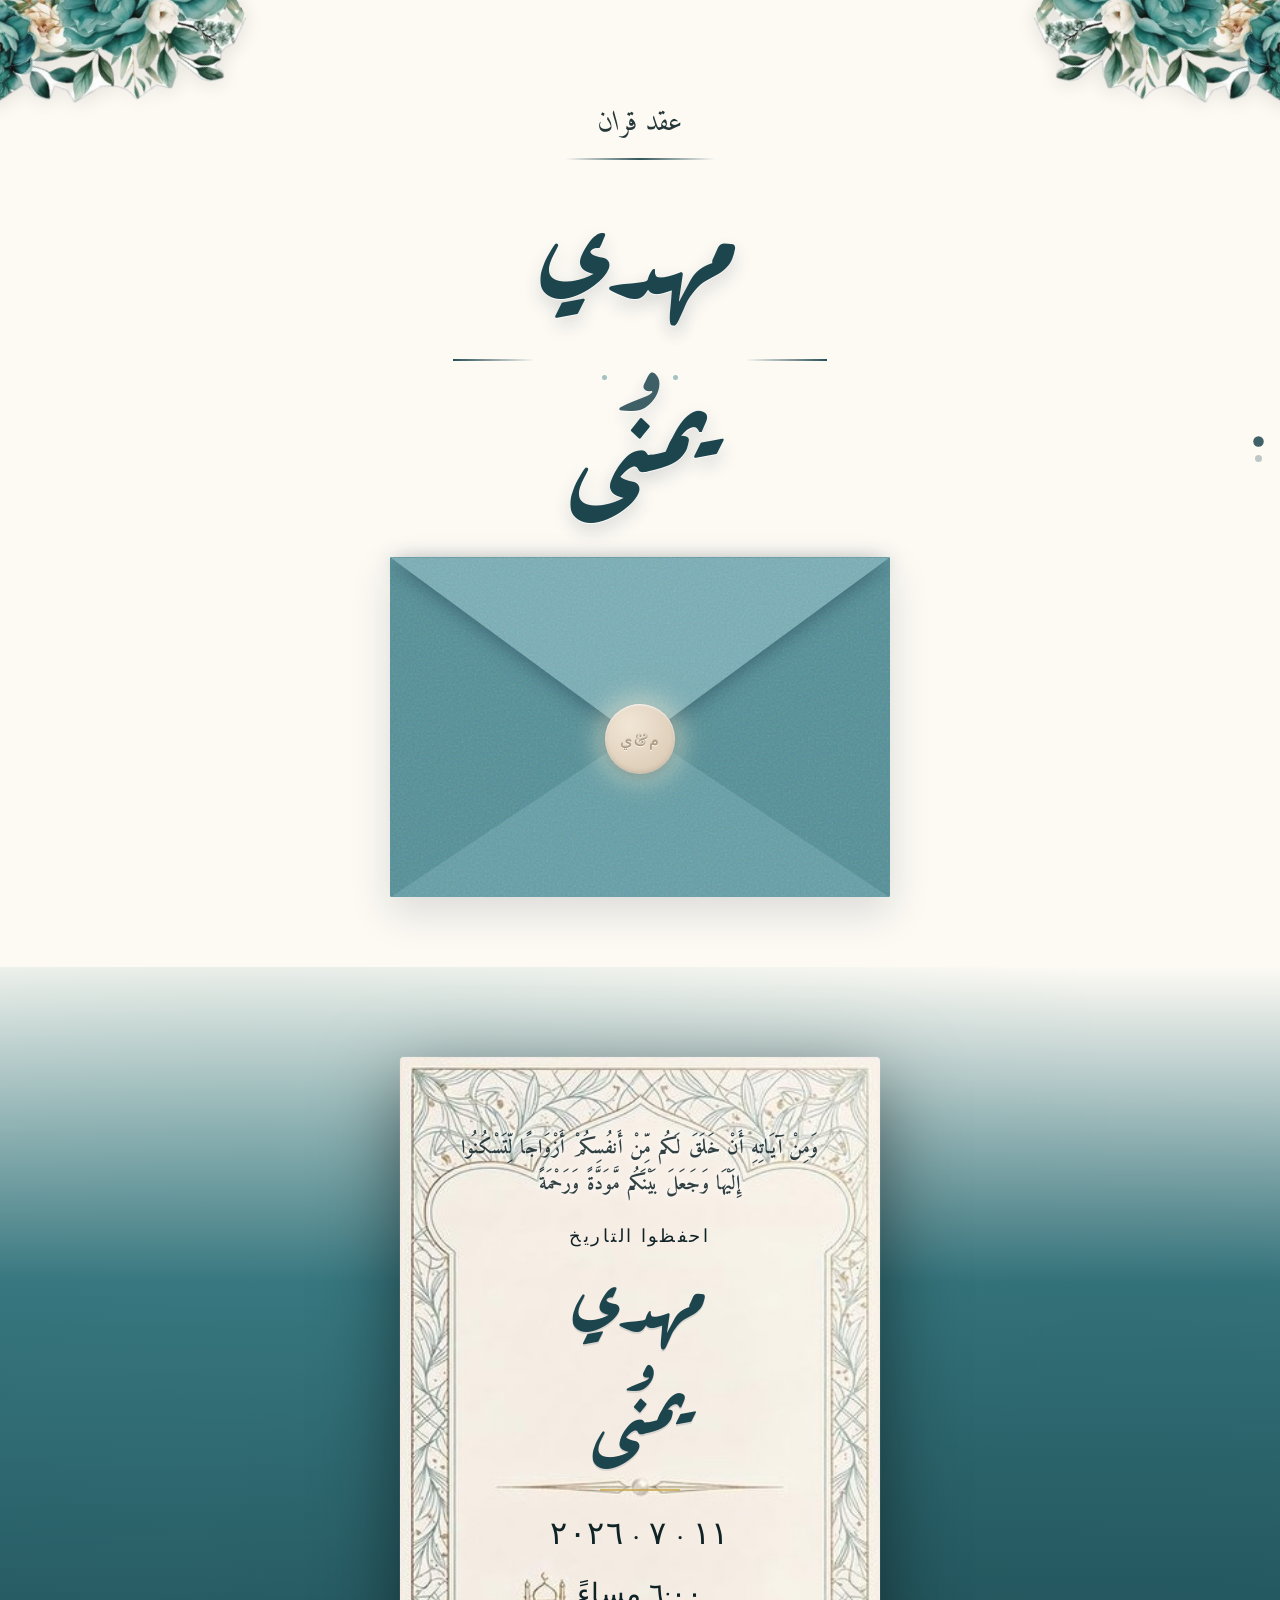
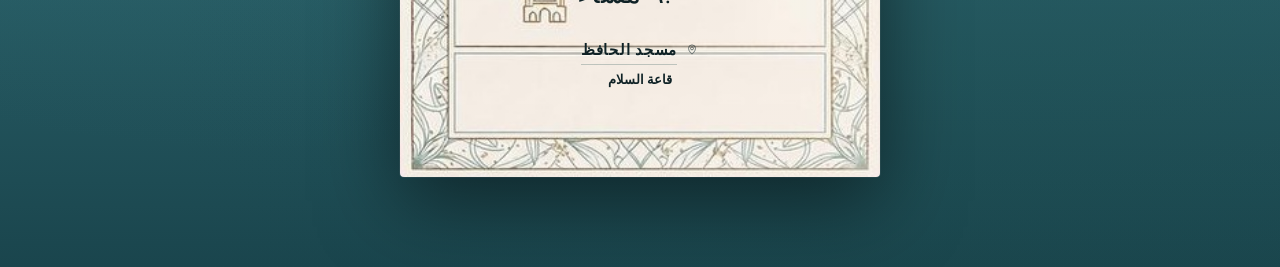
==== commit 81e626df: "sound" ====
--- a/ar/index.html
+++ b/ar/index.html
@@ -38,7 +38,7 @@
     <!-- Header -->
     <div class="entrance-header">
       <p class="tagline">عقد قران</p>
-      <h1>مهدي <span class="amp-serif">و</span><br>يمنى</h1>
+      <h1>مهدي<br><span class="amp-serif">و</span><br>يمنى</h1>
     </div>
 
     <!-- Envelope scene -->
@@ -91,12 +91,10 @@
       <!-- Envelope -->
       <div class="envelope-body">
         <div class="envelope-flap"></div>
-        <div class="wax-seal" style="font-family: 'Aref Ruqaa', 'Amiri', serif; font-size: 18px;">م ي</div>
+        <div class="wax-seal">م&amp;ي</div>
       </div>
 
     </div>
-
-    <div class="confetti-container" id="confettiContainer" aria-hidden="true"></div>
 
     <p class="click-label" id="clickLabel">اضغط للفتح</p>
 
@@ -116,44 +114,47 @@
   <section class="page" id="page-save" aria-label="تفاصيل احفظوا التاريخ">
 
     <div class="std-card">
-      <div class="aya">
-        وَمِنْ آيَاتِهِ أَنْ خَلَقَ لَكُم مِّنْ أَنفُسِكُمْ أَزْوَاجًا لِّتَسْكُنُوا إِلَيْهَا وَجَعَلَ بَيْنَكُم<br>
-        مَّوَدَّةً وَرَحْمَةً
-      </div>
+
+      <p class="aya">
+        وَمِنْ آيَاتِهِ أَنْ خَلَقَ لَكُم مِّنْ أَنفُسِكُمْ أَزْوَاجًا
+        لِّتَسْكُنُوا إِلَيْهَا وَجَعَلَ بَيْنَكُم مَّوَدَّةً وَرَحْمَةً
+      </p>
+
       <p class="std-eyebrow">احفظوا التاريخ</p>
+
       <h2 class="std-names">
         <span class="std-names-line">مهدي</span>
-        <span class="std-names-line"><span class="amp-ornate">و</span> يمنى</span>
+        <span class="amp-ornate">و</span>
+        <span class="std-names-line">يمنى</span>
+
       </h2>
-      <div class="std-datetime">
-        <span class="std-date" style="font-family: 'Amiri', serif;">١١ &middot; ٧ &middot; ٢٠٢٦</span>
-        <span class="std-separator">|</span>
-        <span class="std-time" style="font-family: 'Amiri', serif;">٦:٠٠ مساءً</span>
+
+      <div class="std-rule"></div>
+
+      <div class="std-details">
+        <p class="std-date">١١ &middot; ٧ &middot; ٢٠٢٦</p>
+        <p class="std-time">٦:٠٠ مساءً</p>
+
+        <p class="std-location">
+          <span class="location-wrapper">
+            <!-- Pin icon -->
+            <svg class="location-icon" viewBox="0 0 24 24" fill="none">
+              <path d="M12 21s-6-5.33-6-10a6 6 0 1 1 12 0c0 4.67-6 10-6 10z" stroke="currentColor" stroke-width="1.4" />
+              <circle cx="12" cy="11" r="2.5" stroke="currentColor" stroke-width="1.4" />
+            </svg>
+            <a href="https://maps.app.goo.gl/ApADEErN73M9nTUc7" target="_blank">
+              مسجد الحافظ
+            </a>
+          </span>
+          <br>
+          <span class="hall-name"
+            style="font-size: 0.85em; text-transform:none; font-family: 'Lora', serif; letter-spacing: 0;">قاعة
+            السلام</span>
+        </p>
+
       </div>
-      <div class="venue-block">
-        <a href="https://maps.app.goo.gl/ApADEErN73M9nTUc7" target="_blank" rel="noopener" class="mosque-title" style="font-family: 'Amiri', serif; letter-spacing: 0;">
-          مسجد الحافظ
-          <svg class="pin-icon" viewBox="0 0 24 24" aria-hidden="true"><path d="M12 2a7 7 0 0 0-7 7c0 5 7 13 7 13s7-8 7-13a7 7 0 0 0-7-7zm0 9.5a2.5 2.5 0 1 1 0-5 2.5 2.5 0 0 1 0 5z" fill="currentColor"/></svg>
-        </a>
-        <span class="hall-name" style="font-family: 'Amiri', serif; letter-spacing: 0;">قاعة السلام</span>
-      </div>
-      <p class="std-formal" style="font-family: 'Amiri', serif;">
-        احتراما لقدسية المسجد، يرجى الالتزام بالملابس المحتشمة.
-      </p>
-    </div>
 
-    <div class="wedding-extras">
-      <div class="countdown" aria-live="polite" aria-label="الوقت المتبقي حتى الزفاف">
-        <div class="cd-unit"><span class="cd-num" id="cd-days">--</span><span class="cd-label">يوم</span></div>
-        <div class="cd-sep">·</div>
-        <div class="cd-unit"><span class="cd-num" id="cd-hours">--</span><span class="cd-label">ساعة</span></div>
-        <div class="cd-sep">·</div>
-        <div class="cd-unit"><span class="cd-num" id="cd-minutes">--</span><span class="cd-label">دقيقة</span></div>
-      </div>
-      <a class="directions-btn" href="https://maps.app.goo.gl/ApADEErN73M9nTUc7" target="_blank" rel="noopener">
-        <svg viewBox="0 0 24 24" aria-hidden="true"><path d="M12 2a7 7 0 0 0-7 7c0 5 7 13 7 13s7-8 7-13a7 7 0 0 0-7-7zm0 9.5a2.5 2.5 0 1 1 0-5 2.5 2.5 0 0 1 0 5z" fill="currentColor"/></svg>
-        الاتجاهات
-      </a>
+
     </div>
 
   </section>
@@ -163,6 +164,4 @@
   <script src="../script.js"></script>
 </body>
 
-</html>
-
-
+</html>
--- a/style.css
+++ b/style.css
@@ -213,7 +213,7 @@
 
 html[lang="ar"] .entrance-header h1 {
   font-size: clamp(68px, 12vw, 112px);
-  line-height: 1.2;
+  line-height: 1;
   position: relative;
   padding: clamp(4px, 1vw, 8px) clamp(48px, 12vw, 88px);
   color: var(--teal-mid);
@@ -280,29 +280,16 @@
 
 html[lang="ar"] .std-names {
   font-size: clamp(48px, 9vw, 76px);
-  line-height: 1.35;
-  padding-block: 0.05em;
-  color: #c9a157;
-  text-shadow:
-    0 1px 0 rgba(255, 240, 200, 0.55),
-    1px 1px 0 #8a6a2b,
-    2px 3px 5px rgba(0, 0, 0, 0.28);
-  top: 41%;
-}
-
-html[lang="ar"] .std-eyebrow {
-  font-family: 'Amiri', serif;
-  letter-spacing: 0;
-  font-size: clamp(15px, 3.3vw, 19px);
-  font-weight: 700;
+  line-height: 1.05;
+  color: var(--teal-mid);
+  text-shadow: 0 2px 0 rgba(18, 42, 62, 0.12);
 }
 
 html[lang="ar"] .std-names .amp-ornate {
-  display: inline-block;
-  font-size: 0.78em;
-  color: inherit;
-  padding: 0 0.18em;
-  vertical-align: baseline;
+  display: block;
+  font-size: 0.72em;
+  color: var(--teal-mid);
+  padding: 0;
 }
 
 /* ---- Envelope wrapper ---- */
@@ -770,8 +757,7 @@
    PAGE 2 — SAVE THE DATE
 ============================================================ */
 #page-save {
-  background:
-    radial-gradient(ellipse at 50% 30%, #d6e6e3 0%, #aac8c5 55%, #7ea9a6 100%);
+  background: linear-gradient(180deg, #fdfaf4 0%, #35747d 35%, #1a454d 100%);
   text-align: center;
   overflow: hidden;
   gap: 0;
@@ -782,26 +768,20 @@
   position: absolute;
   inset: 0;
   background:
-    radial-gradient(ellipse at 15% 85%, rgba(255, 255, 255, 0.18) 0%, transparent 55%),
-    radial-gradient(ellipse at 85% 15%, rgba(255, 255, 255, 0.12) 0%, transparent 55%);
+    radial-gradient(ellipse at 20% 20%, rgba(74, 144, 144, 0.15) 0%, transparent 60%),
+    radial-gradient(ellipse at 80% 80%, rgba(26, 74, 74, 0.2) 0%, transparent 60%);
   pointer-events: none;
 }
 
 .aya {
-  position: absolute;
-  top: 17%;
-  left: 50%;
-  transform: translateX(-50%);
-  width: 86%;
   font-family: 'Amiri', serif;
-  font-size: clamp(12px, 2.7vw, 16px);
+  font-size: clamp(16px, 4vw, 20px);
   font-weight: 600;
   color: var(--teal-deep);
-  direction: rtl;
+  text-shadow: 0 0 10px rgba(255, 255, 255, 0.8), 0 0 4px rgba(255, 255, 255, 0.9);
   text-align: center;
-  line-height: 1.8;
-  margin: 0;
-  z-index: 2;
+  line-height: 1.6;
+  margin-bottom: 24px;
 }
 
 /* ============================================================
@@ -818,7 +798,7 @@
   background: linear-gradient(rgba(253, 250, 244, 0.1), rgba(253, 250, 244, 0.1)), url('assets/Wedding-inv2.jpg') center/100% 100% no-repeat;
   border-radius: 4px;
 
-  padding: 0;
+  padding: clamp(36px, 8vw, 60px) clamp(20px, 4vw, 40px);
 
   max-width: min(480px, 88vw);
   width: 100%;
@@ -827,7 +807,12 @@
     0 24px 80px rgba(0, 0, 0, 0.5),
     0 0 0 1px rgba(255, 255, 255, 0.08);
 
+  display: flex;
+  flex-direction: column;
+  align-items: center;
+  justify-content: center;
   aspect-ratio: 2 / 3;
+  gap: 0;
 }
 
 .std-card>* {
@@ -886,47 +871,29 @@
 }
 
 .std-eyebrow {
-  position: absolute;
-  top: 33%;
-  left: 0;
-  width: 100%;
-  text-align: center;
-  font-family: 'Cinzel', serif;
-  font-size: clamp(13px, 2.8vw, 17px);
-  letter-spacing: 0.32em;
+  font-family: 'Cormorant Garamond', serif;
+  font-size: clamp(14px, 3vw, 18px);
+  letter-spacing: 0.15em;
   color: var(--teal-deep);
   text-transform: uppercase;
-  margin: 0;
-  z-index: 2;
+  margin-bottom: 4px;
 }
 
 .std-names {
-  position: absolute;
-  top: 39%;
-  left: 0;
-  width: 100%;
-  text-align: center;
-  font-family: 'Great Vibes', cursive;
-  font-style: normal;
-  font-size: clamp(46px, 11.5vw, 74px);
+  font-family: 'Cormorant Garamond', serif;
+  font-size: clamp(32px, 8vw, 50px);
   font-weight: 400;
   text-transform: none;
-  letter-spacing: 0.02em;
-  color: #c9a157;
-  text-shadow:
-    0 1px 0 rgba(255, 240, 200, 0.55),
-    1px 1px 0 #8a6a2b,
-    2px 3px 5px rgba(0, 0, 0, 0.28);
-  line-height: 1.02;
-  margin: 0;
-  z-index: 2;
+  letter-spacing: 0;
+  color: var(--teal-deep);
+  line-height: 1.15;
+  margin-bottom: 4px;
 }
 
 .std-names-line,
 .std-event-line {
   display: block;
 }
-
 
 .std-names-line {
   white-space: nowrap;
@@ -958,13 +925,12 @@
 }
 
 .std-details {
-  position: absolute;
-  top: 0;
-  left: 0;
-  width: 100%;
-  height: 100%;
-  display: block;
-  margin: 0;
+  display: flex;
+  flex-direction: column;
+  align-items: center;
+  gap: 6px;
+  margin-top: 4px;
+  position: relative;
   z-index: 1;
 }
 
@@ -982,127 +948,65 @@
   white-space: nowrap;
 }
 
-.venue-block {
-  position: absolute;
-  top: 74%;
-  left: 38%;
-  display: flex;
-  flex-direction: column;
-  align-items: flex-start;
-  line-height: 1.25;
-  z-index: 2;
-}
-
-.mosque-title {
+.std-location {
+  font-family: 'Lora', serif;
+  font-size: clamp(12px, 2.8vw, 15px);
+  letter-spacing: 0.05em;
+  color: var(--teal-deep);
+  text-transform: uppercase;
+  font-weight: 600;
+  margin-bottom: 12px;
+}
+
+.std-location a {
+  text-decoration: none;
+  color: inherit;
+}
+
+.location-wrapper {
   display: inline-flex;
   align-items: center;
   gap: 6px;
-  font-family: 'Cinzel', serif;
-  font-size: clamp(14px, 3.3vw, 17px);
-  font-weight: 600;
-  color: var(--teal-deep);
-  text-decoration: none;
-  letter-spacing: 0.08em;
-  white-space: nowrap;
-  border-bottom: 1px dotted var(--gold);
-  padding-bottom: 2px;
-  cursor: pointer;
-  transition: color .25s ease, border-color .25s ease, transform .15s ease;
-}
-.mosque-title:hover,
-.mosque-title:focus-visible {
-  color: var(--gold);
-  border-bottom-color: var(--teal-deep);
-}
-.mosque-title:active { transform: translateY(1px); }
-
-.pin-icon {
-  width: 12px;
-  height: 12px;
-  flex-shrink: 0;
-  color: var(--gold);
-}
-
-.hall-name {
-  font-family: 'Lora', serif;
-  font-size: clamp(12px, 2.8vw, 14px);
-  color: var(--teal-deep);
-  margin: 0;
-  letter-spacing: 0.02em;
-}
-
-html[lang="ar"] .venue-block {
-  align-items: flex-end; /* flush left in RTL */
-  text-align: right;
-  left: 36%;
-}
-
-html[lang="ar"] .std-date {
-  flex: 1;
-  text-align: left;
-}
-html[lang="ar"] .std-time {
-  flex: 1;
-  text-align: right;
-}
-html[lang="ar"] .std-separator {
-  flex: 0 0 auto;
+  justify-content: center;
+}
+
+.location-icon {
+  width: 1.1em;
+  height: 1.1em;
+  opacity: 0.85;
 }
 
 .std-date {
-  font-family: 'Lora', serif;
-  font-size: inherit;
+  font-family: 'Cormorant Garamond', serif;
+  font-size: clamp(24px, 5.5vw, 32px);
   font-weight: 500;
   letter-spacing: 0.05em;
   color: var(--teal-deep);
+  margin-bottom: 4px;
 }
 
 .std-time {
-  font-family: 'Lora', serif;
-  font-size: inherit;
+  font-family: 'Cormorant Garamond', serif;
+  font-style: normal;
+  font-size: clamp(20px, 4.5vw, 28px);
   font-weight: 500;
-  letter-spacing: 0.05em;
   color: var(--teal-deep);
-}
-
-.std-datetime {
-  position: absolute;
-  top: 63%;
-  left: 0;
-  width: 100%;
-  display: flex;
-  align-items: center;
-  justify-content: center;
-  gap: 14px;
-  font-size: clamp(17px, 4.2vw, 22px);
-  margin: 0;
-  z-index: 2;
-}
-
-.std-separator {
-  color: #cda858;
-  font-weight: 300;
-  font-size: 1.1em;
-  margin-top: -2px;
+  letter-spacing: 0.02em;
+  margin-bottom: 12px;
 }
 
 .std-formal {
-  position: absolute;
-  top: 85%;
-  left: 50%;
-  transform: translateX(-50%);
-  width: 76%;
-  text-align: center;
   font-family: 'Lora', serif;
   font-weight: 400;
-  font-size: clamp(10px, 2.4vw, 12px);
-  color: var(--teal-deep);
-  line-height: 1.55;
-  margin: 0;
-  padding: 0;
-  background: transparent;
-  border: none;
-  z-index: 2;
+  font-size: clamp(11px, 2.5vw, 13px);
+  color: black;
+  text-shadow: 0 0 8px rgba(255, 255, 255, 0.9), 0 0 3px rgba(255, 255, 255, 0.9);
+  /*var(--teal-mid);*/
+  opacity: 0.9;
+  line-height: 1.6;
+  max-width: 90%;
+  margin: 0 auto;
+  margin-bottom: 16px;
 }
 
 
@@ -1203,6 +1107,22 @@
   border-bottom-color: var(--teal-soft);
 }
 
+.aya {
+  font-family: 'Amiri', serif;
+  direction: rtl;
+  text-align: center;
+
+  font-size: clamp(14px, 3vw, 20px);
+  /* slightly larger */
+  line-height: 1.8;
+
+  color: var(--teal-deep);
+  opacity: 0.85;
+
+  margin-bottom: 18px;
+  padding: 0 10px;
+}
+
 .location-wrapper {
   display: inline-flex;
   align-items: center;
@@ -1217,108 +1137,4 @@
 
   /* FIX vertical misalignment */
   transform: translateY(-2px);
-}
-
-/* ============================================================
-   ENVELOPE-OPEN CONFETTI (petals + gold sparkles)
-============================================================ */
-.confetti-container {
-  position: fixed;
-  inset: 0;
-  pointer-events: none;
-  overflow: hidden;
-  z-index: 100;
-}
-
-.petal,
-.sparkle {
-  position: absolute;
-  top: -30px;
-  will-change: transform, opacity;
-  animation-timing-function: linear;
-  animation-fill-mode: forwards;
-  opacity: 0;
-}
-
-.petal {
-  width: 14px;
-  height: 18px;
-  border-radius: 60% 60% 50% 50% / 70% 70% 40% 40%;
-  background: radial-gradient(circle at 35% 30%, #ffe5d8, #f7c5a8 70%, #d99c80);
-  box-shadow: inset -1px -2px 3px rgba(120, 60, 40, 0.18);
-}
-
-.sparkle {
-  width: 8px;
-  height: 8px;
-  background: radial-gradient(circle, #ffe9a8 0%, #e7c25a 60%, transparent 75%);
-  border-radius: 50%;
-  box-shadow: 0 0 6px 1px rgba(231, 194, 90, 0.55);
-}
-
-@keyframes confetti-fall {
-  0%   { transform: translate3d(0, 0, 0) rotate(0deg); opacity: 0; }
-  10%  { opacity: 1; }
-  90%  { opacity: 1; }
-  100% { transform: translate3d(var(--drift, 40px), 110vh, 0) rotate(var(--spin, 540deg)); opacity: 0; }
-}
-
-@media (prefers-reduced-motion: reduce) {
-  .petal,
-  .sparkle { display: none; }
-}
-
-/* ============================================================
-   PAGE 2 EXTRAS — COUNTDOWN + DIRECTIONS BUTTON
-============================================================ */
-.wedding-extras {
-  margin-top: clamp(20px, 4vw, 32px);
-  display: flex;
-  flex-direction: column;
-  align-items: center;
-  gap: clamp(16px, 3vw, 24px);
-  z-index: 2;
-}
-
-.countdown {
-  display: inline-flex;
-  align-items: flex-start;
-  gap: clamp(10px, 2.5vw, 18px);
-  padding: 10px 22px;
-  background: rgba(253, 250, 244, 0.55);
-  border: 1px solid rgba(201, 168, 76, 0.45);
-  border-radius: 8px;
-  backdrop-filter: blur(4px);
-  -webkit-backdrop-filter: blur(4px);
-}
-.cd-unit  { display: flex; flex-direction: column; align-items: center; min-width: 42px; }
-.cd-num   { font-family: 'Cinzel', serif; font-size: clamp(22px, 5.5vw, 32px); font-weight: 500; color: var(--gold); line-height: 1; }
-.cd-label { font-family: 'Lora',   serif; font-size: clamp(9px,  2.1vw, 11px); letter-spacing: 0.18em; text-transform: uppercase; color: var(--teal-deep); margin-top: 6px; }
-.cd-sep   { font-family: 'Cinzel', serif; font-size: clamp(22px, 5.5vw, 32px); color: var(--gold); opacity: 0.6; line-height: 1; }
-
-.directions-btn {
-  display: inline-flex;
-  align-items: center;
-  gap: 8px;
-  padding: 11px 22px;
-  border: 1.5px solid var(--gold);
-  border-radius: 999px;
-  background: rgba(253, 250, 244, 0.7);
-  color: var(--teal-deep);
-  font-family: 'Cinzel', serif;
-  font-size: clamp(11px, 2.6vw, 13px);
-  font-weight: 600;
-  letter-spacing: 0.14em;
-  text-transform: uppercase;
-  text-decoration: none;
-  transition: background .25s ease, color .25s ease, transform .15s ease;
-}
-.directions-btn svg { width: 14px; height: 14px; color: var(--gold); transition: color .25s ease; }
-.directions-btn:hover,
-.directions-btn:focus-visible { background: var(--gold); color: #fdfaf4; }
-.directions-btn:hover svg,
-.directions-btn:focus-visible svg { color: #fdfaf4; }
-.directions-btn:active { transform: translateY(1px); }
-
-html[lang="ar"] .cd-label       { letter-spacing: 0; text-transform: none; font-family: 'Amiri', serif; font-size: clamp(11px, 2.4vw, 13px); }
-html[lang="ar"] .directions-btn { font-family: 'Amiri', serif; letter-spacing: 0; text-transform: none; font-size: clamp(13px, 3vw, 15px); }+}
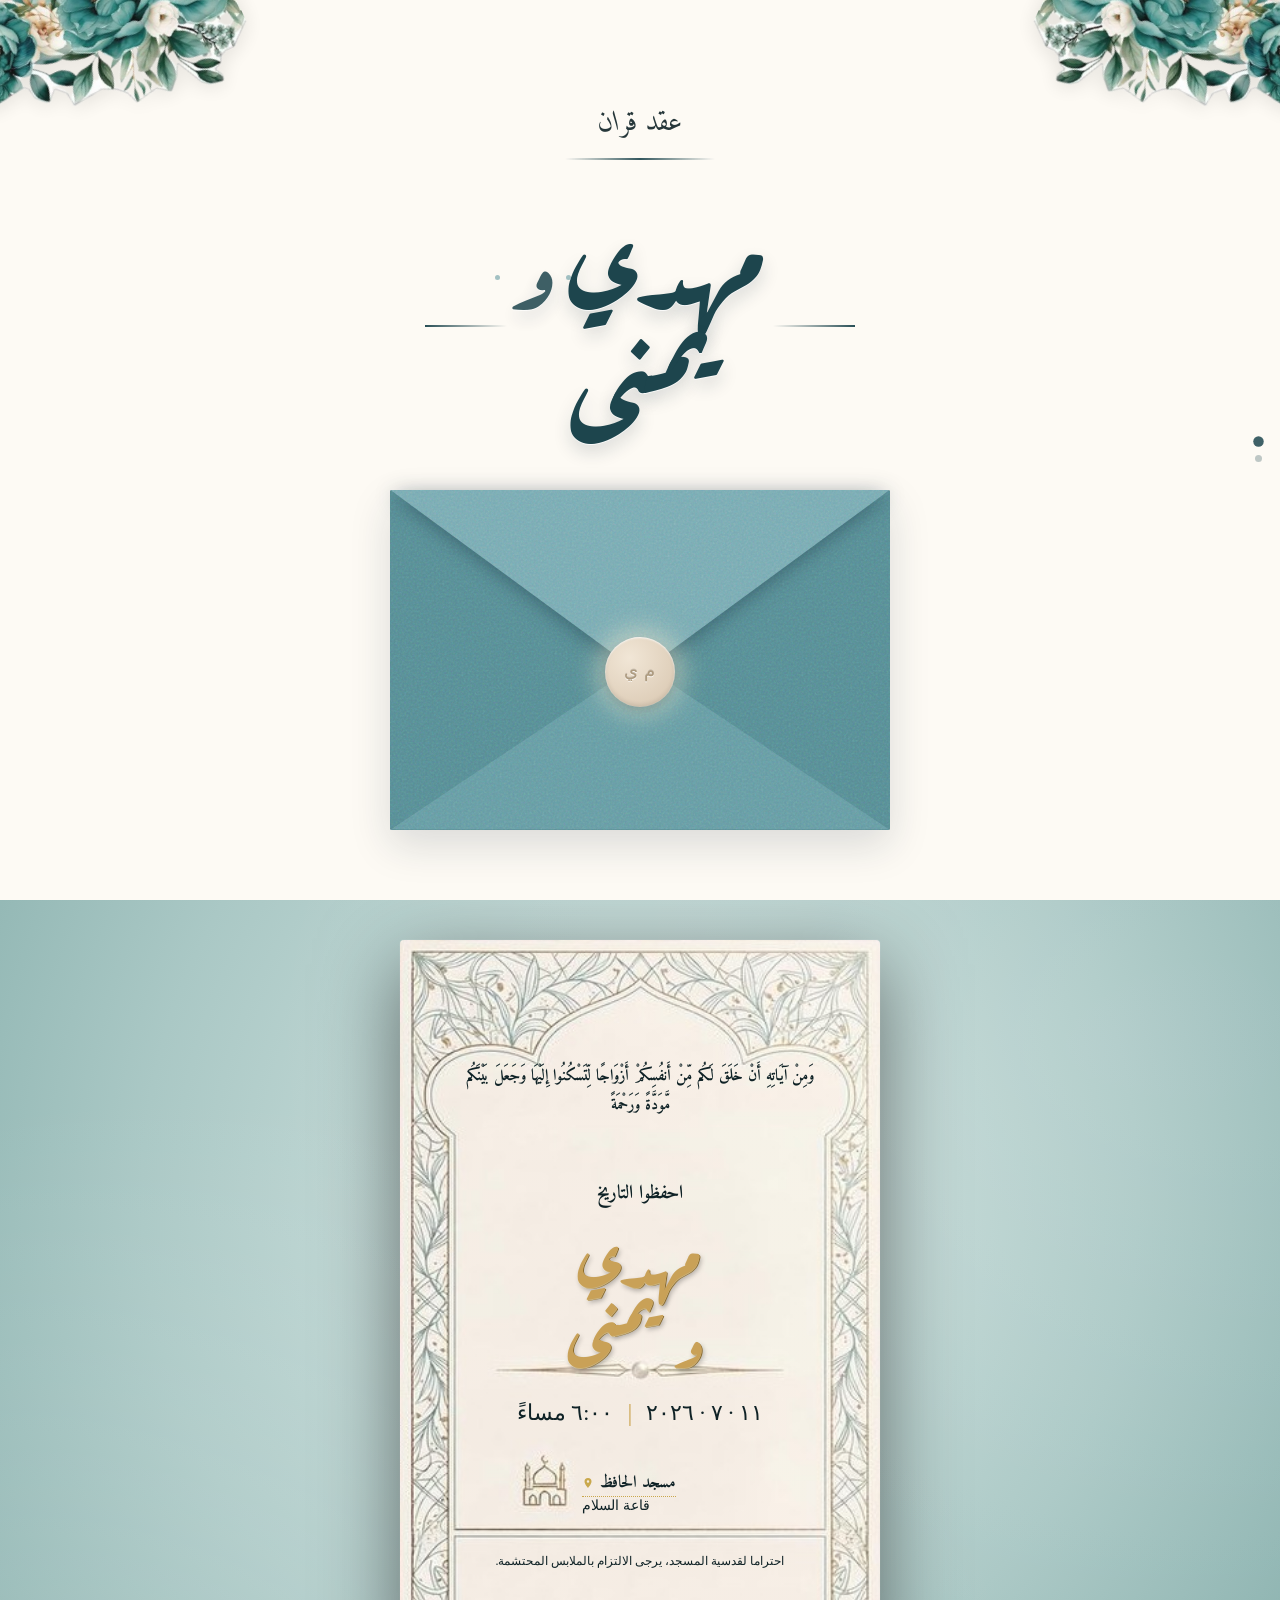
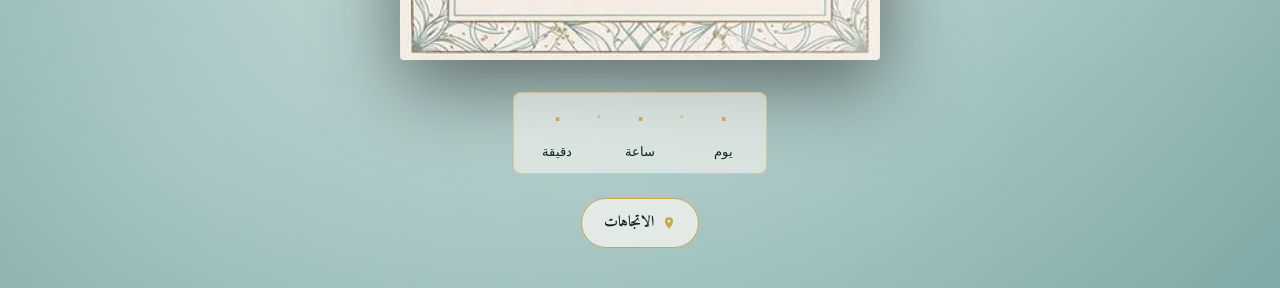
==== commit 2eb39733: "centered aya" ====
--- a/ar/index.html
+++ b/ar/index.html
@@ -38,7 +38,7 @@
     <!-- Header -->
     <div class="entrance-header">
       <p class="tagline">عقد قران</p>
-      <h1>مهدي<br><span class="amp-serif">و</span><br>يمنى</h1>
+      <h1>مهدي <span class="amp-serif">و</span><br>يمنى</h1>
     </div>
 
     <!-- Envelope scene -->
@@ -75,7 +75,7 @@
             <!-- You can leave the text, OR uncomment the image below to use a picture inside the main card! -->
             <!-- <img src="your-main-image.jpg" alt="main card photo" style="width: 100%; height: 100%; object-fit: cover; border-radius: 14px 2px 14px 2px; display: block;"> -->
             <p class="card-invite-text">
-              ندعوكم لحضور كتب كتاب مهدي ويمنى.
+              ندعوكم لحضور حفل كَتْب كتاب مهدي ويمنى.
               حضوركم ودعاؤكم يسعداننا ويشرفاننا.
             </p>
           </div>
@@ -91,10 +91,12 @@
       <!-- Envelope -->
       <div class="envelope-body">
         <div class="envelope-flap"></div>
-        <div class="wax-seal">م&amp;ي</div>
+        <div class="wax-seal" style="font-family: 'Aref Ruqaa', 'Amiri', serif; font-size: 18px;">م ي</div>
       </div>
 
     </div>
+
+    <div class="confetti-container" id="confettiContainer" aria-hidden="true"></div>
 
     <p class="click-label" id="clickLabel">اضغط للفتح</p>
 
@@ -114,47 +116,41 @@
   <section class="page" id="page-save" aria-label="تفاصيل احفظوا التاريخ">
 
     <div class="std-card">
-
-      <p class="aya">
-        وَمِنْ آيَاتِهِ أَنْ خَلَقَ لَكُم مِّنْ أَنفُسِكُمْ أَزْوَاجًا
-        لِّتَسْكُنُوا إِلَيْهَا وَجَعَلَ بَيْنَكُم مَّوَدَّةً وَرَحْمَةً
-      </p>
-
+      <div class="aya"><span>وَمِنْ آيَاتِهِ أَنْ خَلَقَ لَكُم مِّنْ أَنفُسِكُمْ أَزْوَاجًا لِّتَسْكُنُوا إِلَيْهَا وَجَعَلَ بَيْنَكُم</span><br><span>مَّوَدَّةً وَرَحْمَةً</span></div>
       <p class="std-eyebrow">احفظوا التاريخ</p>
-
       <h2 class="std-names">
         <span class="std-names-line">مهدي</span>
-        <span class="amp-ornate">و</span>
-        <span class="std-names-line">يمنى</span>
+        <span class="std-names-line"><span class="amp-ornate">و</span> يمنى</span>
+      </h2>
+      <div class="std-datetime">
+        <span class="std-date">١١ &middot; ٧ &middot; ٢٠٢٦</span>
+        <span class="std-separator">|</span>
+        <span class="std-time">٦:٠٠ مساءً</span>
+      </div>
+      <div class="venue-block">
+        <a href="https://maps.app.goo.gl/ApADEErN73M9nTUc7" target="_blank" rel="noopener" class="mosque-title">
+          مسجد الحافظ
+          <svg class="pin-icon" viewBox="0 0 24 24" aria-hidden="true"><path d="M12 2a7 7 0 0 0-7 7c0 5 7 13 7 13s7-8 7-13a7 7 0 0 0-7-7zm0 9.5a2.5 2.5 0 1 1 0-5 2.5 2.5 0 0 1 0 5z" fill="currentColor"/></svg>
+        </a>
+        <span class="hall-name">قاعة السلام</span>
+      </div>
+      <p class="std-formal">
+        احتراما لقدسية المسجد، يرجى الالتزام بالملابس المحتشمة.
+      </p>
+    </div>
 
-      </h2>
-
-      <div class="std-rule"></div>
-
-      <div class="std-details">
-        <p class="std-date">١١ &middot; ٧ &middot; ٢٠٢٦</p>
-        <p class="std-time">٦:٠٠ مساءً</p>
-
-        <p class="std-location">
-          <span class="location-wrapper">
-            <!-- Pin icon -->
-            <svg class="location-icon" viewBox="0 0 24 24" fill="none">
-              <path d="M12 21s-6-5.33-6-10a6 6 0 1 1 12 0c0 4.67-6 10-6 10z" stroke="currentColor" stroke-width="1.4" />
-              <circle cx="12" cy="11" r="2.5" stroke="currentColor" stroke-width="1.4" />
-            </svg>
-            <a href="https://maps.app.goo.gl/ApADEErN73M9nTUc7" target="_blank">
-              مسجد الحافظ
-            </a>
-          </span>
-          <br>
-          <span class="hall-name"
-            style="font-size: 0.85em; text-transform:none; font-family: 'Lora', serif; letter-spacing: 0;">قاعة
-            السلام</span>
-        </p>
-
+    <div class="wedding-extras">
+      <div class="countdown" aria-live="polite" aria-label="الوقت المتبقي حتى الزفاف">
+        <div class="cd-unit"><span class="cd-num" id="cd-days">--</span><span class="cd-label">يوم</span></div>
+        <div class="cd-sep">·</div>
+        <div class="cd-unit"><span class="cd-num" id="cd-hours">--</span><span class="cd-label">ساعة</span></div>
+        <div class="cd-sep">·</div>
+        <div class="cd-unit"><span class="cd-num" id="cd-minutes">--</span><span class="cd-label">دقيقة</span></div>
       </div>
-
-
+      <a class="directions-btn" href="https://maps.app.goo.gl/ApADEErN73M9nTUc7" target="_blank" rel="noopener">
+        <svg viewBox="0 0 24 24" aria-hidden="true"><path d="M12 2a7 7 0 0 0-7 7c0 5 7 13 7 13s7-8 7-13a7 7 0 0 0-7-7zm0 9.5a2.5 2.5 0 1 1 0-5 2.5 2.5 0 0 1 0 5z" fill="currentColor"/></svg>
+        الاتجاهات
+      </a>
     </div>
 
   </section>
@@ -164,4 +160,6 @@
   <script src="../script.js"></script>
 </body>
 
-</html>+</html>
+
+
--- a/style.css
+++ b/style.css
@@ -213,7 +213,7 @@
 
 html[lang="ar"] .entrance-header h1 {
   font-size: clamp(68px, 12vw, 112px);
-  line-height: 1;
+  line-height: 1.2;
   position: relative;
   padding: clamp(4px, 1vw, 8px) clamp(48px, 12vw, 88px);
   color: var(--teal-mid);
@@ -278,18 +278,58 @@
   text-transform: none;
 }
 
+html[lang="ar"] body {
+  letter-spacing: 0;
+}
+
+html[lang="ar"] .aya {
+  left: 0;
+  right: 0;
+  transform: none;
+  margin-left: auto;
+  margin-right: auto;
+}
+
 html[lang="ar"] .std-names {
-  font-size: clamp(48px, 9vw, 76px);
-  line-height: 1.05;
-  color: var(--teal-mid);
-  text-shadow: 0 2px 0 rgba(18, 42, 62, 0.12);
+  font-size: clamp(44px, 8.5vw, 70px);
+  line-height: 1.15;
+  padding-block: 0;
+  color: #c9a157;
+  text-shadow:
+    0 1px 0 rgba(255, 240, 200, 0.55),
+    1px 1px 0 #8a6a2b,
+    2px 3px 5px rgba(0, 0, 0, 0.28);
+  top: 38%;
+}
+
+html[lang="ar"] .click-label {
+  letter-spacing: 0;
+  text-transform: none;
+  font-family: 'Amiri', serif;
+}
+
+html[lang="ar"] .std-date,
+html[lang="ar"] .std-time,
+html[lang="ar"] .std-formal,
+html[lang="ar"] .mosque-title,
+html[lang="ar"] .hall-name {
+  font-family: 'Amiri', serif;
+  letter-spacing: 0;
+}
+
+html[lang="ar"] .std-eyebrow {
+  font-family: 'Amiri', serif;
+  letter-spacing: 0;
+  font-size: clamp(15px, 3.3vw, 19px);
+  font-weight: 700;
 }
 
 html[lang="ar"] .std-names .amp-ornate {
-  display: block;
-  font-size: 0.72em;
-  color: var(--teal-mid);
-  padding: 0;
+  display: inline-block;
+  font-size: 0.78em;
+  color: inherit;
+  padding: 0 0.18em;
+  vertical-align: baseline;
 }
 
 /* ---- Envelope wrapper ---- */
@@ -757,7 +797,8 @@
    PAGE 2 — SAVE THE DATE
 ============================================================ */
 #page-save {
-  background: linear-gradient(180deg, #fdfaf4 0%, #35747d 35%, #1a454d 100%);
+  background:
+    radial-gradient(ellipse at 50% 30%, #d6e6e3 0%, #aac8c5 55%, #7ea9a6 100%);
   text-align: center;
   overflow: hidden;
   gap: 0;
@@ -768,20 +809,27 @@
   position: absolute;
   inset: 0;
   background:
-    radial-gradient(ellipse at 20% 20%, rgba(74, 144, 144, 0.15) 0%, transparent 60%),
-    radial-gradient(ellipse at 80% 80%, rgba(26, 74, 74, 0.2) 0%, transparent 60%);
+    radial-gradient(ellipse at 15% 85%, rgba(255, 255, 255, 0.18) 0%, transparent 55%),
+    radial-gradient(ellipse at 85% 15%, rgba(255, 255, 255, 0.12) 0%, transparent 55%);
   pointer-events: none;
 }
 
 .aya {
+  position: absolute;
+  top: 17%;
+  left: 50%;
+  transform: translateX(-50%);
+  width: 86%;
   font-family: 'Amiri', serif;
-  font-size: clamp(16px, 4vw, 20px);
+  font-size: clamp(12px, 2.7vw, 16px);
   font-weight: 600;
   color: var(--teal-deep);
-  text-shadow: 0 0 10px rgba(255, 255, 255, 0.8), 0 0 4px rgba(255, 255, 255, 0.9);
+  direction: rtl;
+  unicode-bidi: isolate;
   text-align: center;
-  line-height: 1.6;
-  margin-bottom: 24px;
+  line-height: 1.8;
+  margin: 0;
+  z-index: 2;
 }
 
 /* ============================================================
@@ -798,7 +846,7 @@
   background: linear-gradient(rgba(253, 250, 244, 0.1), rgba(253, 250, 244, 0.1)), url('assets/Wedding-inv2.jpg') center/100% 100% no-repeat;
   border-radius: 4px;
 
-  padding: clamp(36px, 8vw, 60px) clamp(20px, 4vw, 40px);
+  padding: 0;
 
   max-width: min(480px, 88vw);
   width: 100%;
@@ -807,12 +855,7 @@
     0 24px 80px rgba(0, 0, 0, 0.5),
     0 0 0 1px rgba(255, 255, 255, 0.08);
 
-  display: flex;
-  flex-direction: column;
-  align-items: center;
-  justify-content: center;
   aspect-ratio: 2 / 3;
-  gap: 0;
 }
 
 .std-card>* {
@@ -871,23 +914,40 @@
 }
 
 .std-eyebrow {
-  font-family: 'Cormorant Garamond', serif;
-  font-size: clamp(14px, 3vw, 18px);
-  letter-spacing: 0.15em;
+  position: absolute;
+  top: 33%;
+  left: 0;
+  width: 100%;
+  text-align: center;
+  font-family: 'Cinzel', serif;
+  font-size: clamp(13px, 2.8vw, 17px);
+  letter-spacing: 0.32em;
   color: var(--teal-deep);
   text-transform: uppercase;
-  margin-bottom: 4px;
+  margin: 0;
+  z-index: 2;
 }
 
 .std-names {
-  font-family: 'Cormorant Garamond', serif;
-  font-size: clamp(32px, 8vw, 50px);
+  position: absolute;
+  top: 41%;
+  left: 0;
+  width: 100%;
+  text-align: center;
+  font-family: 'Great Vibes', cursive;
+  font-style: normal;
+  font-size: clamp(46px, 11.5vw, 74px);
   font-weight: 400;
   text-transform: none;
-  letter-spacing: 0;
-  color: var(--teal-deep);
-  line-height: 1.15;
-  margin-bottom: 4px;
+  letter-spacing: 0.02em;
+  color: #c9a157;
+  text-shadow:
+    0 1px 0 rgba(255, 240, 200, 0.55),
+    1px 1px 0 #8a6a2b,
+    2px 3px 5px rgba(0, 0, 0, 0.28);
+  line-height: 0.85;
+  margin: 0;
+  z-index: 2;
 }
 
 .std-names-line,
@@ -895,6 +955,7 @@
   display: block;
 }
 
+
 .std-names-line {
   white-space: nowrap;
 }
@@ -907,10 +968,18 @@
 .std-names .amp-ornate {
   font-family: 'Cormorant Garamond', serif;
   font-size: 1.1em;
-  font-style: italic;
+  font-style: normal;
   font-weight: 300;
-  color: var(--teal-deep);
-  padding: 0 6px;
+  color: inherit;
+  padding: 0 4px 0 0;
+}
+
+html[lang="en"] .std-names {
+  font-family: 'Cormorant Garamond', serif;
+  color: var(--teal-primary);
+  text-shadow:
+    0 1px 0 rgba(255, 255, 255, 0.65),
+    0 3px 8px rgba(18, 42, 62, 0.18);
 }
 
 .std-getting-married {
@@ -925,12 +994,13 @@
 }
 
 .std-details {
-  display: flex;
-  flex-direction: column;
-  align-items: center;
-  gap: 6px;
-  margin-top: 4px;
-  position: relative;
+  position: absolute;
+  top: 0;
+  left: 0;
+  width: 100%;
+  height: 100%;
+  display: block;
+  margin: 0;
   z-index: 1;
 }
 
@@ -948,65 +1018,116 @@
   white-space: nowrap;
 }
 
-.std-location {
+.venue-block {
+  position: absolute;
+  top: 74%;
+  left: 38%;
+  display: flex;
+  flex-direction: column;
+  align-items: flex-start;
+  line-height: 1.25;
+  z-index: 2;
+}
+
+.mosque-title {
+  display: inline-flex;
+  align-items: center;
+  gap: 6px;
+  font-family: 'Cinzel', serif;
+  font-size: clamp(14px, 3.3vw, 17px);
+  font-weight: 600;
+  color: var(--teal-deep);
+  text-decoration: none;
+  letter-spacing: 0.08em;
+  white-space: nowrap;
+  border-bottom: 1px dotted var(--gold);
+  padding-bottom: 2px;
+  cursor: pointer;
+  transition: color .25s ease, border-color .25s ease, transform .15s ease;
+}
+.mosque-title:hover,
+.mosque-title:focus-visible {
+  color: var(--gold);
+  border-bottom-color: var(--teal-deep);
+}
+.mosque-title:active { transform: translateY(1px); }
+
+.pin-icon {
+  width: 12px;
+  height: 12px;
+  flex-shrink: 0;
+  color: var(--gold);
+}
+
+.hall-name {
   font-family: 'Lora', serif;
-  font-size: clamp(12px, 2.8vw, 15px);
-  letter-spacing: 0.05em;
+  font-size: clamp(12px, 2.8vw, 14px);
   color: var(--teal-deep);
-  text-transform: uppercase;
-  font-weight: 600;
-  margin-bottom: 12px;
-}
-
-.std-location a {
-  text-decoration: none;
-  color: inherit;
-}
-
-.location-wrapper {
-  display: inline-flex;
-  align-items: center;
-  gap: 6px;
-  justify-content: center;
-}
-
-.location-icon {
-  width: 1.1em;
-  height: 1.1em;
-  opacity: 0.85;
+  margin: 0;
+  letter-spacing: 0.02em;
+}
+
+html[lang="ar"] .venue-block {
+  align-items: flex-end;
+  text-align: right;
+  left: 38%;
+  right: auto;
 }
 
 .std-date {
-  font-family: 'Cormorant Garamond', serif;
-  font-size: clamp(24px, 5.5vw, 32px);
+  font-family: 'Lora', serif;
+  font-size: inherit;
   font-weight: 500;
   letter-spacing: 0.05em;
   color: var(--teal-deep);
-  margin-bottom: 4px;
 }
 
 .std-time {
-  font-family: 'Cormorant Garamond', serif;
-  font-style: normal;
-  font-size: clamp(20px, 4.5vw, 28px);
+  font-family: 'Lora', serif;
+  font-size: inherit;
   font-weight: 500;
+  letter-spacing: 0.05em;
   color: var(--teal-deep);
-  letter-spacing: 0.02em;
-  margin-bottom: 12px;
+}
+
+.std-datetime {
+  position: absolute;
+  top: 63%;
+  left: 0;
+  width: 100%;
+  display: flex;
+  align-items: center;
+  justify-content: center;
+  gap: 14px;
+  font-size: clamp(17px, 4.2vw, 22px);
+  margin: 0;
+  z-index: 2;
+}
+
+.std-separator {
+  color: #cda858;
+  font-weight: 300;
+  font-size: 1.1em;
+  margin-top: -2px;
 }
 
 .std-formal {
+  position: absolute;
+  top: 85%;
+  left: 50%;
+  transform: translateX(-50%);
+  width: 76%;
+  text-align: center;
   font-family: 'Lora', serif;
   font-weight: 400;
-  font-size: clamp(11px, 2.5vw, 13px);
-  color: black;
-  text-shadow: 0 0 8px rgba(255, 255, 255, 0.9), 0 0 3px rgba(255, 255, 255, 0.9);
-  /*var(--teal-mid);*/
-  opacity: 0.9;
-  line-height: 1.6;
-  max-width: 90%;
-  margin: 0 auto;
-  margin-bottom: 16px;
+  font-size: clamp(10px, 2.4vw, 12px);
+  color: var(--teal-deep);
+  line-height: 1.55;
+  margin: 0;
+  padding: 0;
+  background: transparent;
+  border: none;
+  z-index: 2;
 }
 
 
@@ -1107,22 +1228,6 @@
   border-bottom-color: var(--teal-soft);
 }
 
-.aya {
-  font-family: 'Amiri', serif;
-  direction: rtl;
-  text-align: center;
-
-  font-size: clamp(14px, 3vw, 20px);
-  /* slightly larger */
-  line-height: 1.8;
-
-  color: var(--teal-deep);
-  opacity: 0.85;
-
-  margin-bottom: 18px;
-  padding: 0 10px;
-}
-
 .location-wrapper {
   display: inline-flex;
   align-items: center;
@@ -1137,4 +1242,110 @@
 
   /* FIX vertical misalignment */
   transform: translateY(-2px);
-}+}
+
+/* ============================================================
+   ENVELOPE-OPEN CONFETTI (petals + gold sparkles)
+============================================================ */
+.confetti-container {
+  position: fixed;
+  inset: 0;
+  pointer-events: none;
+  overflow: hidden;
+  z-index: 100;
+}
+
+.petal,
+.sparkle {
+  position: absolute;
+  top: -30px;
+  will-change: transform, opacity;
+  animation-timing-function: linear;
+  animation-fill-mode: forwards;
+  opacity: 0;
+}
+
+.petal {
+  width: 14px;
+  height: 18px;
+  border-radius: 60% 60% 50% 50% / 70% 70% 40% 40%;
+  background: radial-gradient(circle at 35% 30%, #ffe5d8, #f7c5a8 70%, #d99c80);
+  box-shadow: inset -1px -2px 3px rgba(120, 60, 40, 0.18);
+}
+
+.sparkle {
+  width: 8px;
+  height: 8px;
+  background: radial-gradient(circle, #ffe9a8 0%, #e7c25a 60%, transparent 75%);
+  border-radius: 50%;
+  box-shadow: 0 0 6px 1px rgba(231, 194, 90, 0.55);
+}
+
+@keyframes confetti-fall {
+  0%   { transform: translate3d(0, 0, 0) rotate(0deg); opacity: 0; }
+  10%  { opacity: 1; }
+  90%  { opacity: 1; }
+  100% { transform: translate3d(var(--drift, 40px), 110vh, 0) rotate(var(--spin, 540deg)); opacity: 0; }
+}
+
+@media (prefers-reduced-motion: reduce) {
+  .petal,
+  .sparkle { display: none; }
+}
+
+/* ============================================================
+   PAGE 2 EXTRAS — COUNTDOWN + DIRECTIONS BUTTON
+============================================================ */
+.wedding-extras {
+  margin-top: clamp(20px, 4vw, 32px);
+  display: flex;
+  flex-direction: column;
+  align-items: center;
+  gap: clamp(16px, 3vw, 24px);
+  z-index: 2;
+}
+
+.countdown {
+  display: inline-flex;
+  align-items: flex-start;
+  gap: clamp(10px, 2.5vw, 18px);
+  padding: 10px 22px;
+  background: rgba(253, 250, 244, 0.55);
+  border: 1px solid rgba(201, 168, 76, 0.45);
+  border-radius: 8px;
+  backdrop-filter: blur(4px);
+  -webkit-backdrop-filter: blur(4px);
+}
+.cd-unit  { display: flex; flex-direction: column; align-items: center; min-width: 42px; }
+.cd-num   { font-family: 'Cinzel', serif; font-size: clamp(22px, 5.5vw, 32px); font-weight: 500; color: var(--gold); line-height: 1; }
+.cd-label { font-family: 'Lora',   serif; font-size: clamp(9px,  2.1vw, 11px); letter-spacing: 0.18em; text-transform: uppercase; color: var(--teal-deep); margin-top: 6px; }
+.cd-sep   { font-family: 'Cinzel', serif; font-size: clamp(22px, 5.5vw, 32px); color: var(--gold); opacity: 0.6; line-height: 1; }
+
+.directions-btn {
+  display: inline-flex;
+  align-items: center;
+  gap: 8px;
+  padding: 11px 22px;
+  border: 1.5px solid var(--gold);
+  border-radius: 999px;
+  background: rgba(253, 250, 244, 0.7);
+  color: var(--teal-deep);
+  font-family: 'Cinzel', serif;
+  font-size: clamp(11px, 2.6vw, 13px);
+  font-weight: 600;
+  letter-spacing: 0.14em;
+  text-transform: uppercase;
+  text-decoration: none;
+  transition: background .25s ease, color .25s ease, transform .15s ease;
+}
+.directions-btn svg { width: 14px; height: 14px; color: var(--gold); transition: color .25s ease; }
+.directions-btn:hover,
+.directions-btn:focus-visible { background: var(--gold); color: #fdfaf4; }
+.directions-btn:hover svg,
+.directions-btn:focus-visible svg { color: #fdfaf4; }
+.directions-btn:active { transform: translateY(1px); }
+
+html[lang="ar"] .cd-label       { letter-spacing: 0; text-transform: none; font-family: 'Amiri', serif; font-size: clamp(11px, 2.4vw, 13px); }
+html[lang="ar"] .directions-btn { font-family: 'Amiri', serif; letter-spacing: 0; text-transform: none; font-size: clamp(13px, 3vw, 15px); }
+
+/* Trigger Vercel redeploy */
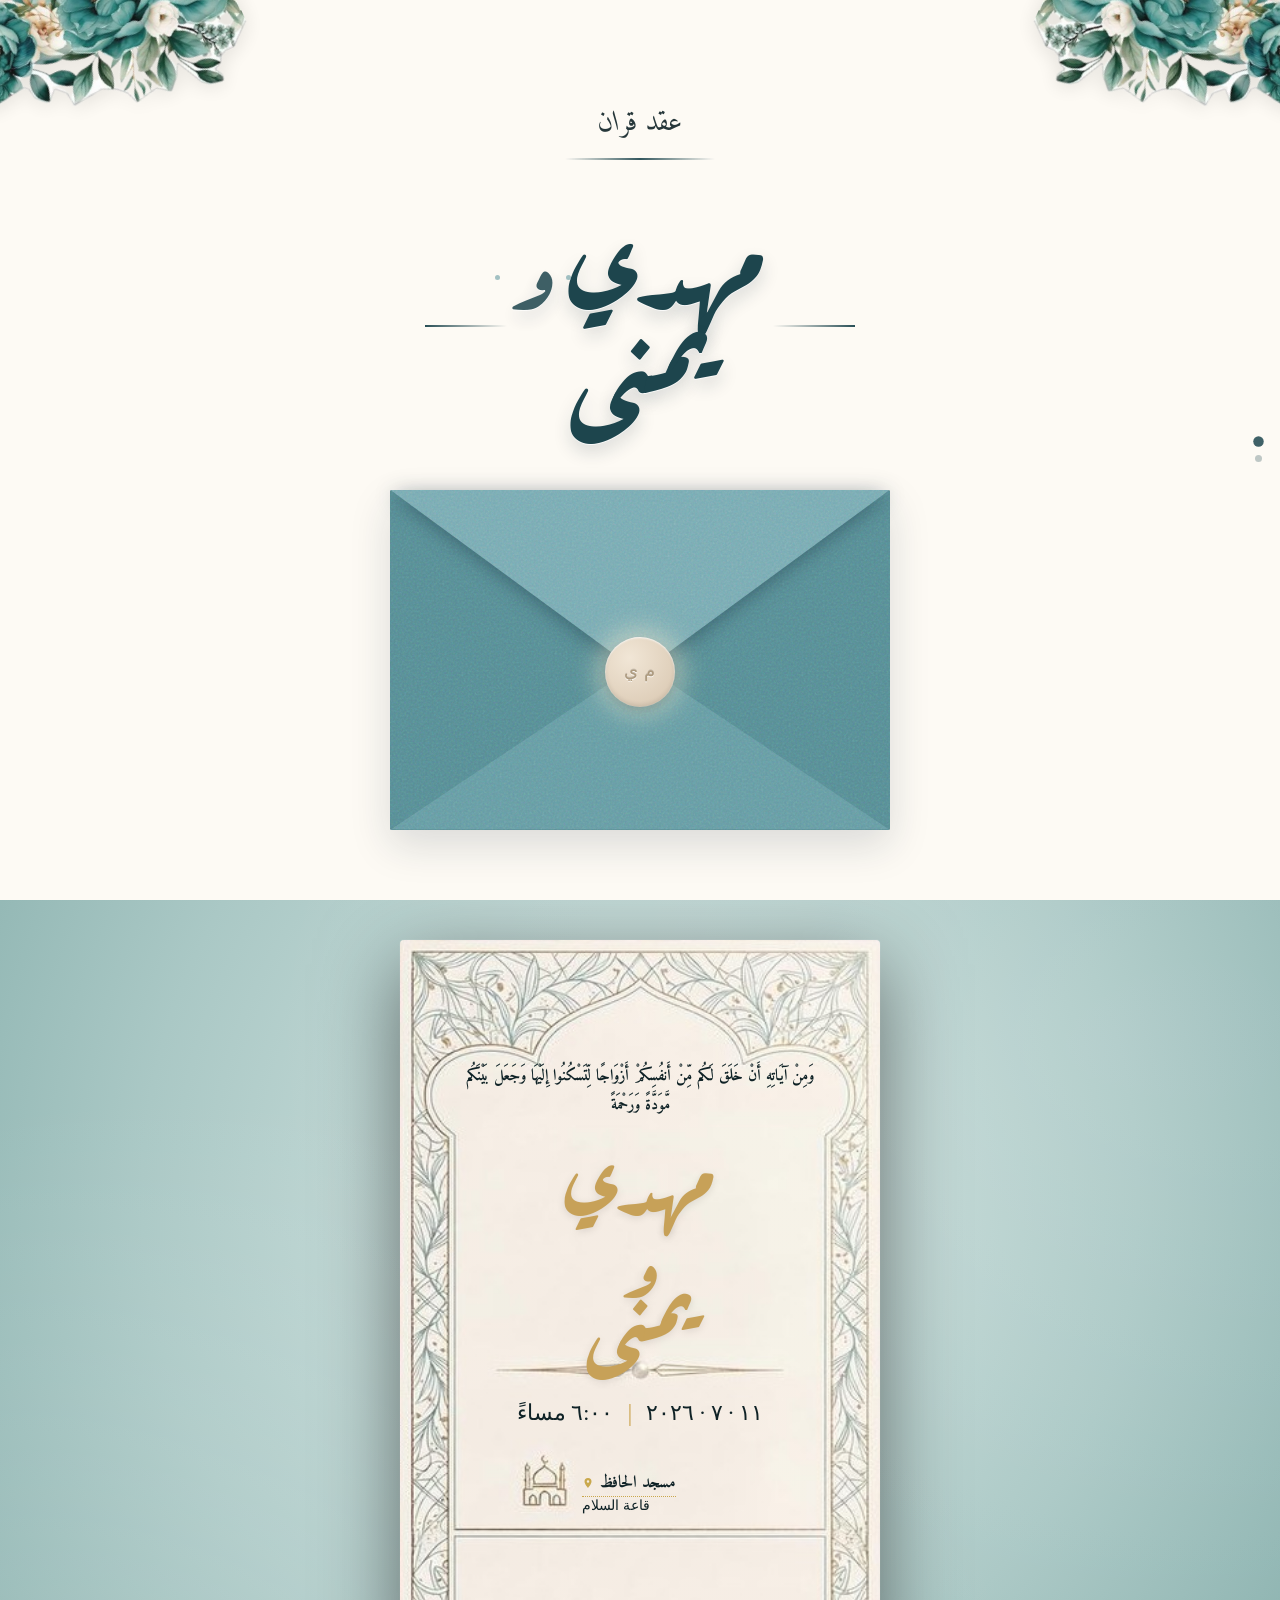
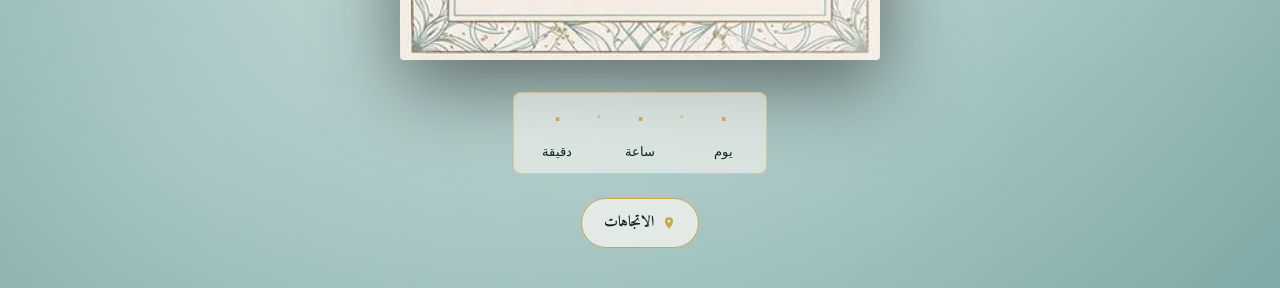
==== commit 5f1fb2fa: "fixed alignments el names w removed hagat mel arabyy" ====
--- a/ar/index.html
+++ b/ar/index.html
@@ -104,7 +104,7 @@
       <svg width="24" height="44" viewBox="0 0 24 44" fill="none" stroke="#122a3e" stroke-width="1.2">
         <path d="M12 2v38M4 32l8 8 8-8" />
       </svg>
-      <span>مرر</span>
+      
     </div>
 
   </section>
@@ -117,11 +117,13 @@
 
     <div class="std-card">
       <div class="aya"><span>وَمِنْ آيَاتِهِ أَنْ خَلَقَ لَكُم مِّنْ أَنفُسِكُمْ أَزْوَاجًا لِّتَسْكُنُوا إِلَيْهَا وَجَعَلَ بَيْنَكُم</span><br><span>مَّوَدَّةً وَرَحْمَةً</span></div>
-      <p class="std-eyebrow">احفظوا التاريخ</p>
-      <h2 class="std-names">
-        <span class="std-names-line">مهدي</span>
-        <span class="std-names-line"><span class="amp-ornate">و</span> يمنى</span>
-      </h2>
+     <h2 class="std-names">
+  <span class="std-names-line">مهدي</span>
+
+  <span class="std-names-line amp-ornate">و</span>
+
+  <span class="std-names-line">يمنى</span>
+</h2>
       <div class="std-datetime">
         <span class="std-date">١١ &middot; ٧ &middot; ٢٠٢٦</span>
         <span class="std-separator">|</span>
@@ -134,9 +136,7 @@
         </a>
         <span class="hall-name">قاعة السلام</span>
       </div>
-      <p class="std-formal">
-        احتراما لقدسية المسجد، يرجى الالتزام بالملابس المحتشمة.
-      </p>
+     
     </div>
 
     <div class="wedding-extras">
--- a/style.css
+++ b/style.css
@@ -37,6 +37,8 @@
 html {
   scroll-behavior: smooth;
   scroll-snap-type: y mandatory;
+  -webkit-text-size-adjust: 100%;
+  text-size-adjust: 100%;
 }
 
 body {
@@ -282,24 +284,29 @@
   letter-spacing: 0;
 }
 
-html[lang="ar"] .aya {
-  left: 0;
-  right: 0;
-  transform: none;
-  margin-left: auto;
-  margin-right: auto;
-}
-
 html[lang="ar"] .std-names {
-  font-size: clamp(44px, 8.5vw, 70px);
-  line-height: 1.15;
-  padding-block: 0;
-  color: #c9a157;
+  position: absolute;
+
+  top: 27%;
+  left: 50%;
+
+  transform: translateX(-50%);
+
+  width: 100%;
+
+  text-align: center;
+
+  font-family: 'Aref Ruqaa', serif;
+  font-size: clamp(58px, 10vw, 86px);
+
+  line-height: 0.95;
+
+  color: #c7a158;
+
   text-shadow:
-    0 1px 0 rgba(255, 240, 200, 0.55),
-    1px 1px 0 #8a6a2b,
-    2px 3px 5px rgba(0, 0, 0, 0.28);
-  top: 38%;
+    0 2px 8px rgba(0,0,0,0.10);
+
+  z-index: 2;
 }
 
 html[lang="ar"] .click-label {
@@ -320,7 +327,7 @@
 html[lang="ar"] .std-eyebrow {
   font-family: 'Amiri', serif;
   letter-spacing: 0;
-  font-size: clamp(15px, 3.3vw, 19px);
+  font-size: clamp(13px, calc(var(--card-w) * 0.04), 19px);
   font-weight: 700;
 }
 
@@ -817,18 +824,19 @@
 .aya {
   position: absolute;
   top: 17%;
-  left: 50%;
-  transform: translateX(-50%);
+  left: 0;
+  right: 0;
   width: 86%;
+  margin-left: auto;
+  margin-right: auto;
   font-family: 'Amiri', serif;
-  font-size: clamp(12px, 2.7vw, 16px);
+  font-size: clamp(10px, calc(var(--card-w) * 0.034), 16px);
   font-weight: 600;
   color: var(--teal-deep);
   direction: rtl;
   unicode-bidi: isolate;
   text-align: center;
   line-height: 1.8;
-  margin: 0;
   z-index: 2;
 }
 
@@ -837,6 +845,8 @@
 ============================================================ */
 
 .std-card {
+  --card-w: min(480px, 88vw);
+
   position: relative;
   z-index: 1;
 
@@ -848,14 +858,13 @@
 
   padding: 0;
 
-  max-width: min(480px, 88vw);
+  max-width: var(--card-w);
   width: 100%;
+  height: calc(var(--card-w) * 1.5);
 
   box-shadow:
     0 24px 80px rgba(0, 0, 0, 0.5),
     0 0 0 1px rgba(255, 255, 255, 0.08);
-
-  aspect-ratio: 2 / 3;
 }
 
 .std-card>* {
@@ -920,7 +929,7 @@
   width: 100%;
   text-align: center;
   font-family: 'Cinzel', serif;
-  font-size: clamp(13px, 2.8vw, 17px);
+  font-size: clamp(11px, calc(var(--card-w) * 0.036), 17px);
   letter-spacing: 0.32em;
   color: var(--teal-deep);
   text-transform: uppercase;
@@ -936,7 +945,7 @@
   text-align: center;
   font-family: 'Great Vibes', cursive;
   font-style: normal;
-  font-size: clamp(46px, 11.5vw, 74px);
+  font-size: clamp(38px, calc(var(--card-w) * 0.154), 74px);
   font-weight: 400;
   text-transform: none;
   letter-spacing: 0.02em;
@@ -1034,7 +1043,7 @@
   align-items: center;
   gap: 6px;
   font-family: 'Cinzel', serif;
-  font-size: clamp(14px, 3.3vw, 17px);
+  font-size: clamp(11px, calc(var(--card-w) * 0.036), 17px);
   font-weight: 600;
   color: var(--teal-deep);
   text-decoration: none;
@@ -1061,7 +1070,7 @@
 
 .hall-name {
   font-family: 'Lora', serif;
-  font-size: clamp(12px, 2.8vw, 14px);
+  font-size: clamp(10px, calc(var(--card-w) * 0.03), 14px);
   color: var(--teal-deep);
   margin: 0;
   letter-spacing: 0.02em;
@@ -1099,7 +1108,7 @@
   align-items: center;
   justify-content: center;
   gap: 14px;
-  font-size: clamp(17px, 4.2vw, 22px);
+  font-size: clamp(14px, calc(var(--card-w) * 0.046), 22px);
   margin: 0;
   z-index: 2;
 }
@@ -1120,7 +1129,7 @@
   text-align: center;
   font-family: 'Lora', serif;
   font-weight: 400;
-  font-size: clamp(10px, 2.4vw, 12px);
+  font-size: clamp(8px, calc(var(--card-w) * 0.025), 12px);
   color: var(--teal-deep);
   line-height: 1.55;
   margin: 0;
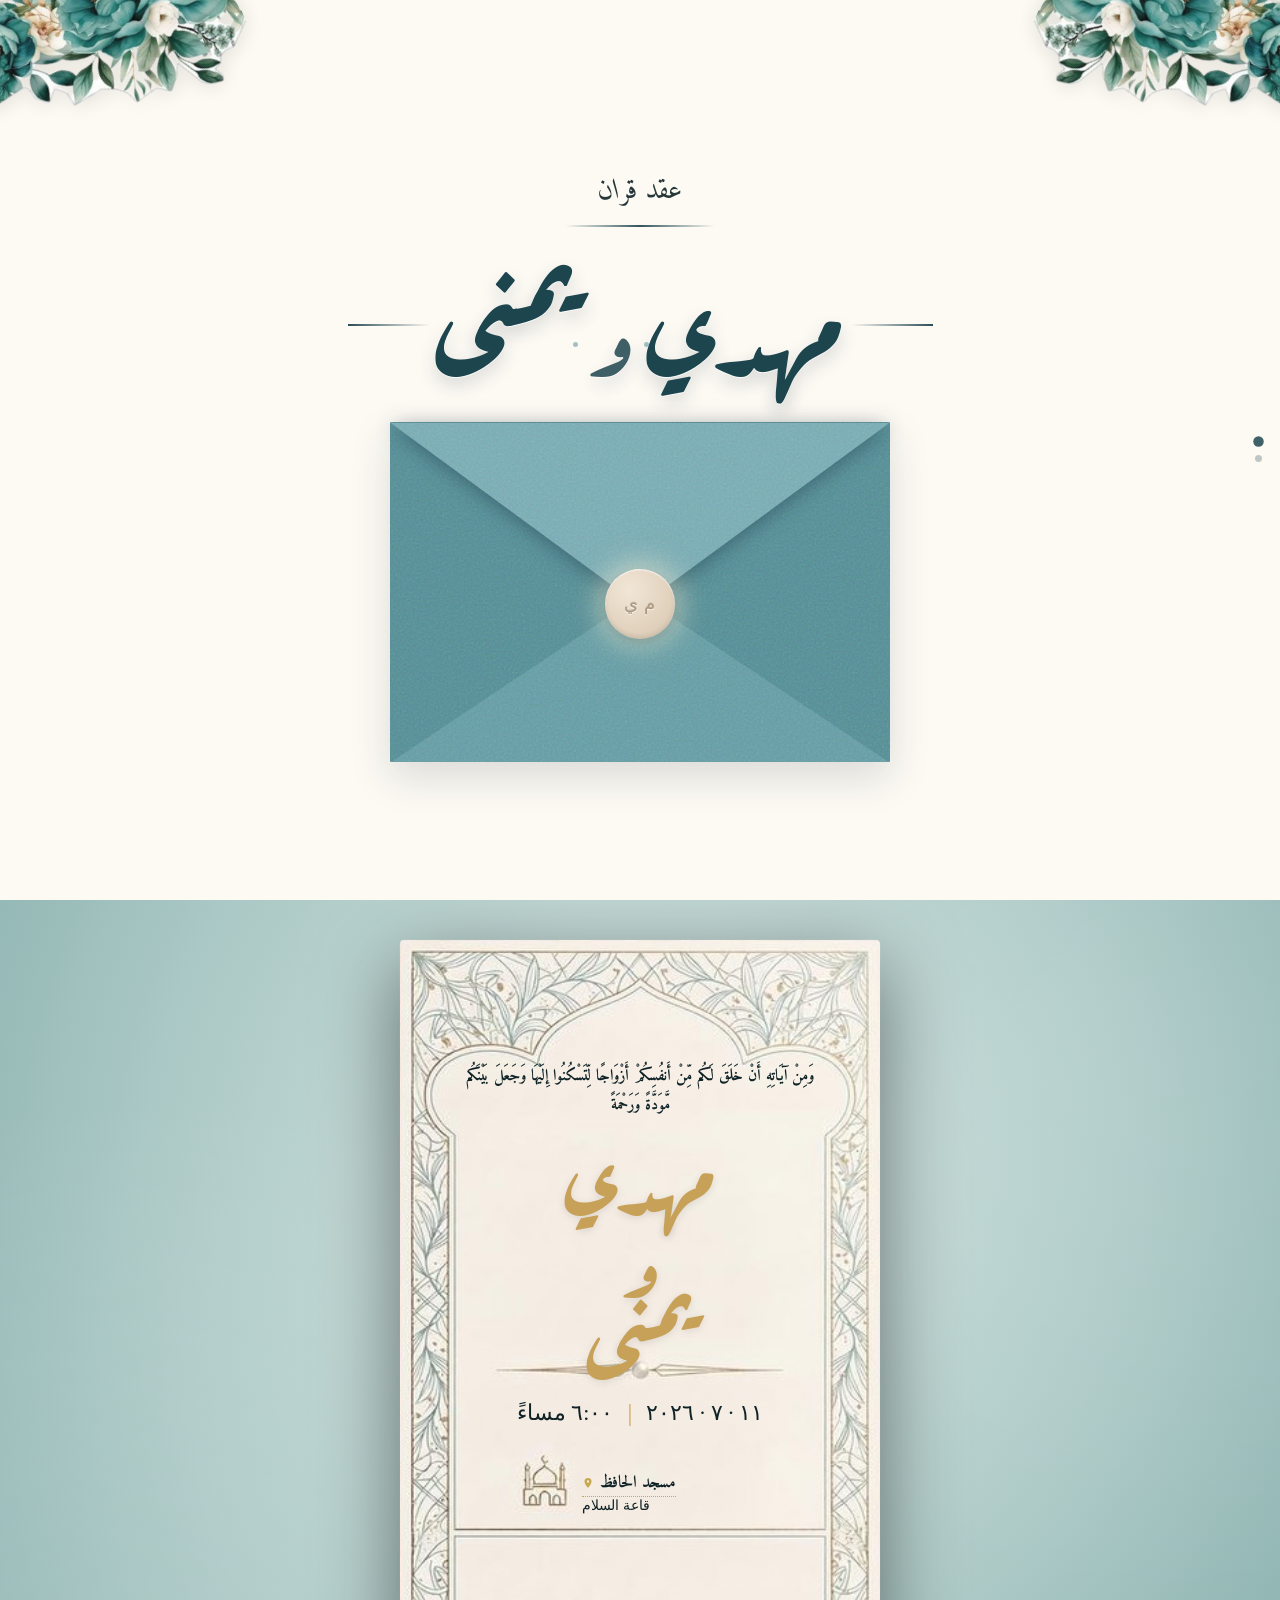
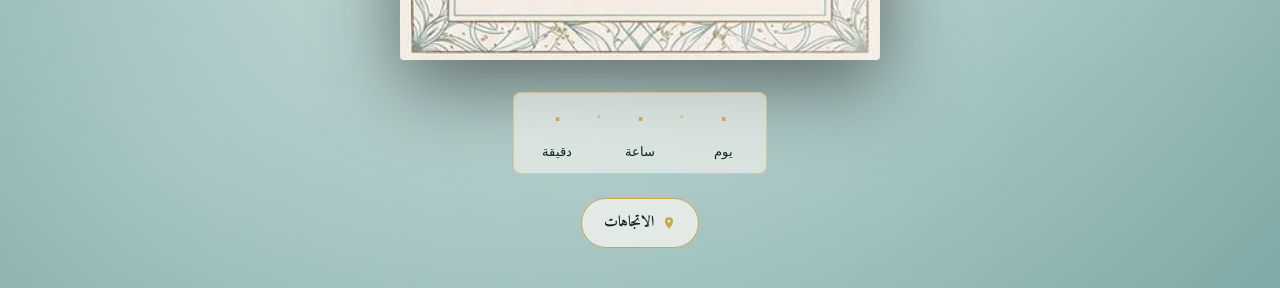
==== commit c43ce63c: "fixed spelling mistake fl arabyy" ====
--- a/ar/index.html
+++ b/ar/index.html
@@ -38,7 +38,11 @@
     <!-- Header -->
     <div class="entrance-header">
       <p class="tagline">عقد قران</p>
-      <h1>مهدي <span class="amp-serif">و</span><br>يمنى</h1>
+     <h1>
+  <span class="name-line">مهدي</span>
+  <span class="name-line amp-serif">و</span>
+  <span class="name-line">يمنى</span>
+   </h1>
     </div>
 
     <!-- Envelope scene -->
@@ -75,8 +79,8 @@
             <!-- You can leave the text, OR uncomment the image below to use a picture inside the main card! -->
             <!-- <img src="your-main-image.jpg" alt="main card photo" style="width: 100%; height: 100%; object-fit: cover; border-radius: 14px 2px 14px 2px; display: block;"> -->
             <p class="card-invite-text">
-              ندعوكم لحضور حفل كَتْب كتاب مهدي ويمنى.
-              حضوركم ودعاؤكم يسعداننا ويشرفاننا.
+              ندعوكم لحضور حفل كَتْبِ كتابِ مهدي ويمنى.
+             حضوركم ودعاؤكم يُسعدنا ويُشرّفنا.
             </p>
           </div>
         </div>
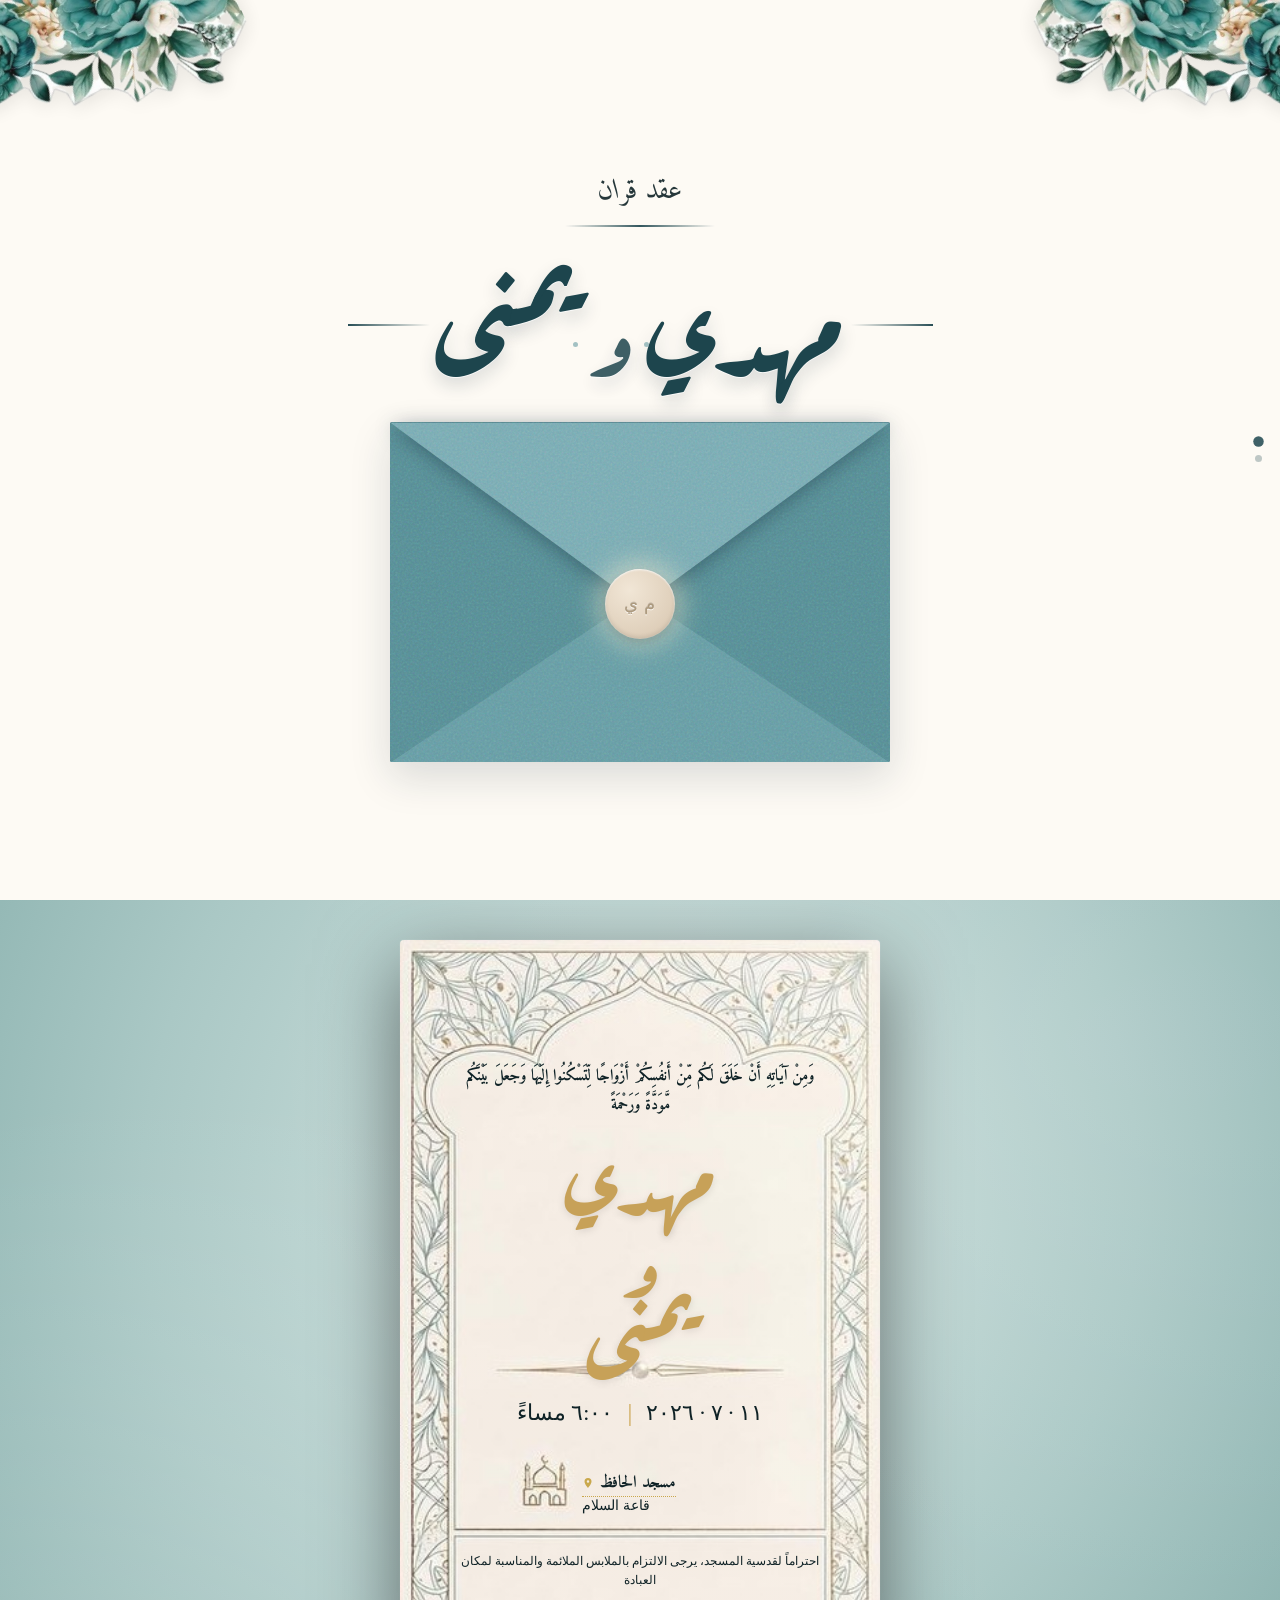
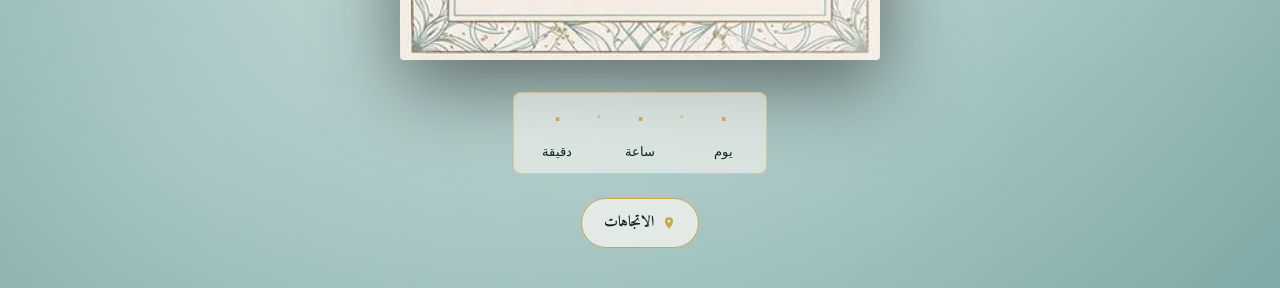
==== commit d9aa4433: "added dress code fl arabyyyy" ====
--- a/ar/index.html
+++ b/ar/index.html
@@ -5,7 +5,7 @@
 <head>
   <meta charset="UTF-8">
   <meta name="viewport" content="width=device-width, initial-scale=1.0">
-  <title>مهدي ويمنى - احفظوا التاريخ</title>
+  <title>مهدي ويمنى -  </title>
 
   <!-- Updated fonts (minimal luxury + Arabic) -->
 
@@ -140,6 +140,9 @@
         </a>
         <span class="hall-name">قاعة السلام</span>
       </div>
+      <p class="std-formal">
+        احتراماً لقدسية المسجد، يرجى الالتزام بالملابس الملائمة والمناسبة لمكان العبادة
+      </p>
      
     </div>
 
